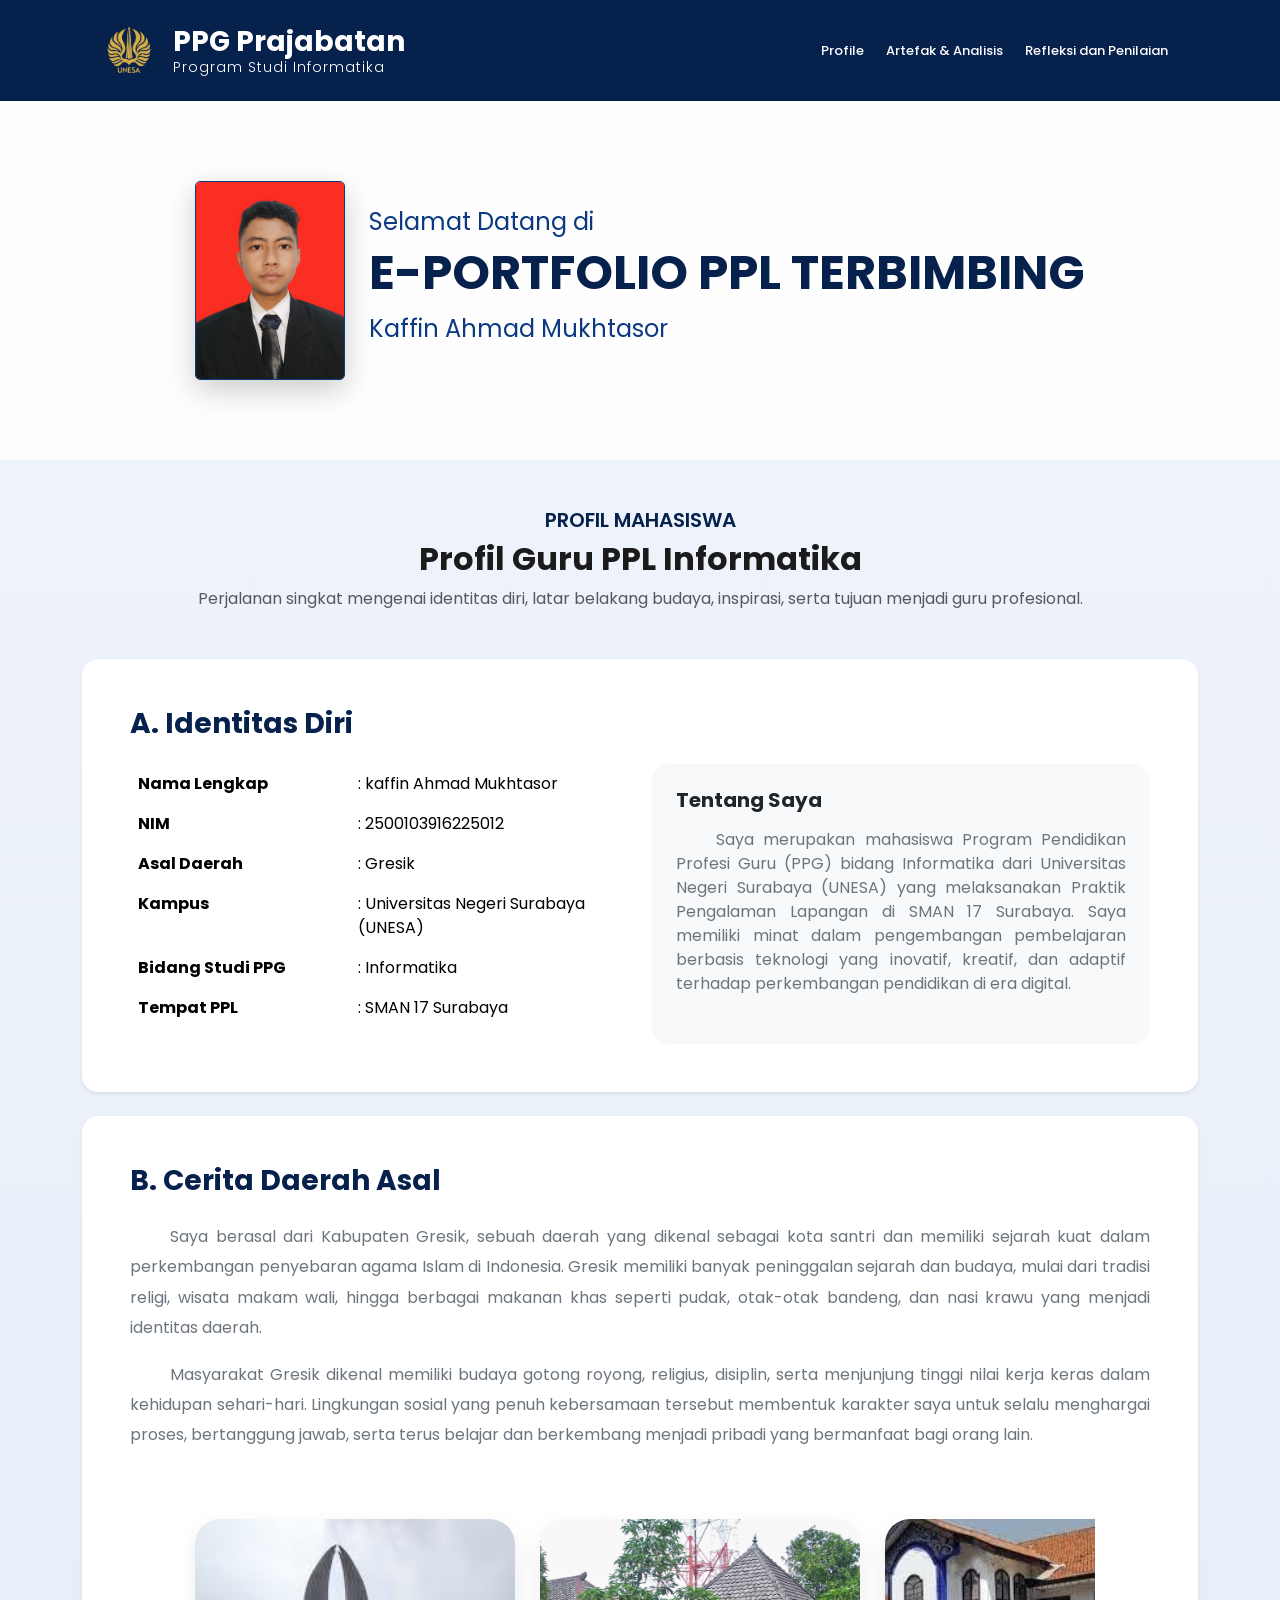
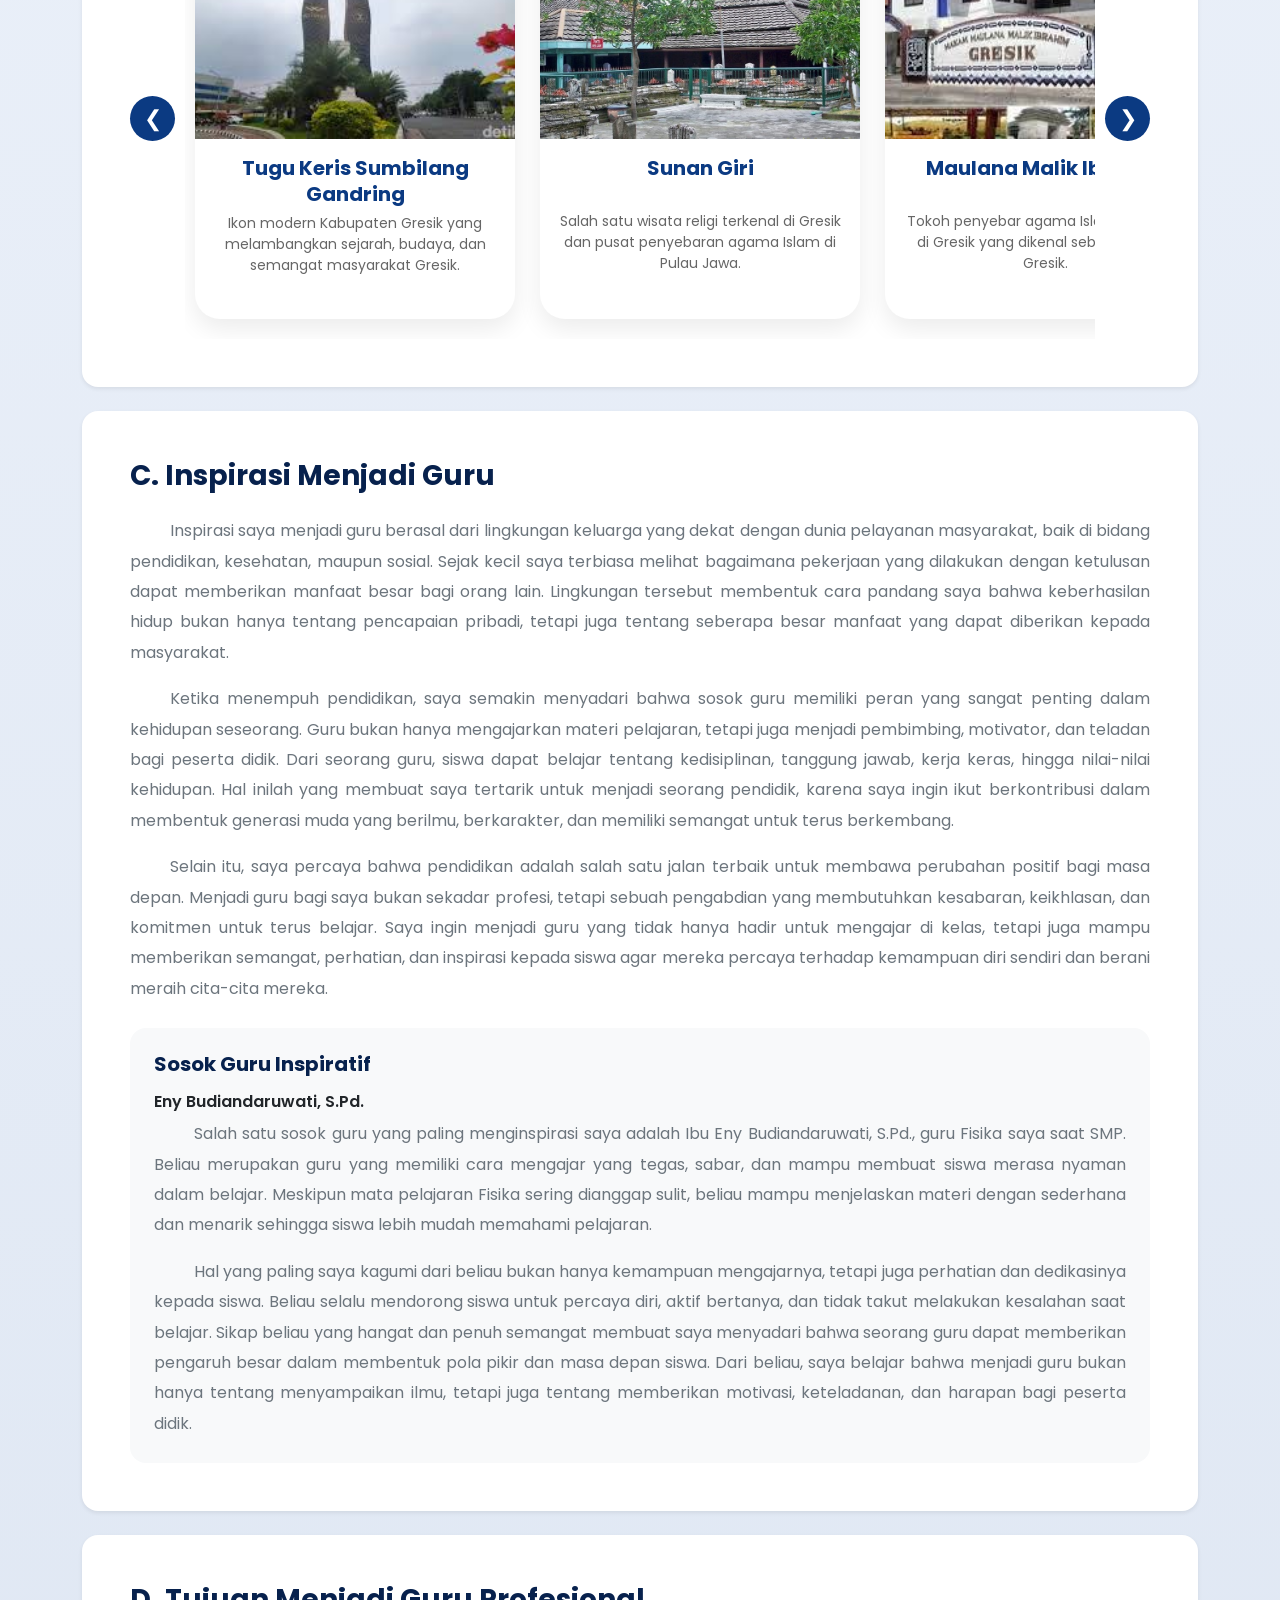
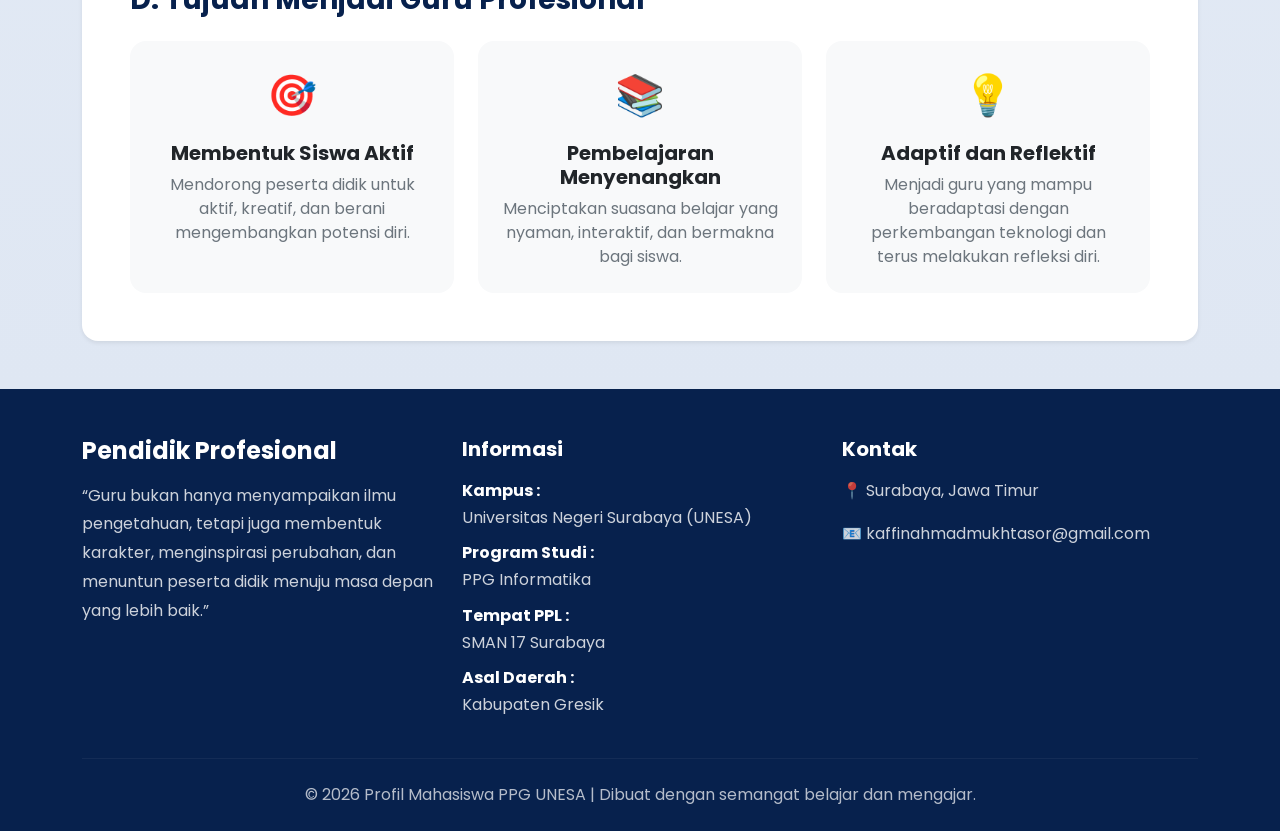
==== index.html @ 7c8998b0 "Update index.html" ====
<!DOCTYPE html>
<html lang="id">

<head>
  <meta charset="UTF-8" />
  <meta name="viewport" content="width=device-width, initial-scale=1.0"/>
    <!-- FAVICON -->
    <link rel="icon" type="image/png" href="foto/Logo Unesa-01.png">
    <title>Profile | E-Portfolio PPL Terbimbing</title>

    <!-- Open Graph -->
    <meta property="og:title" content="E-Portfolio PPL Terbimbing">
    <meta property="og:description" content="Portofolio kegiatan PPL Terbimbing yang berisi profil, perangkat pembelajaran, artefak pembelajaran, refleksi, dokumentasi kegiatan, serta hasil pengembangan kompetensi profesional sebagai calon guru.">
    <meta property="og:image" content="https://kaffin190176.github.io/portofolio/foto/Logo Unesa-01.png">
    <meta property="og:url" content="https://kaffin190176.github.io/portofolio/">
    <meta property="og:type" content="website">

    <!-- Twitter Card -->
    <meta name="twitter:card" content="summary_large_image">
  <!-- BOOTSTRAP -->
  <link href="https://cdn.jsdelivr.net/npm/bootstrap@5.3.3/dist/css/bootstrap.min.css" rel="stylesheet">

  <!-- FONT -->
  <link rel="preconnect" href="https://fonts.googleapis.com">
  <link href="https://fonts.googleapis.com/css2?family=Poppins:wght@300;400;500;600;700&display=swap" rel="stylesheet">
    <link rel="stylesheet" href="style.css">

</head>
<body>

  <!-- NAVBAR -->
  <nav id="navbar"></nav>
    <script>
    fetch('navbar.html')
    .then(res => res.text())
    .then(data => {
        document.getElementById('navbar').innerHTML = data;
    });
    </script>

  <!-- HERO -->

  <section class="hero">

    <div class="container">

        <div class="row justify-content-center align-items-center">

            <!-- FOTO -->
            <div class="col-auto">

                <div class="hero-image">
                    <img src="foto/profile.jpeg" alt="Foto Profil">
                </div>

            </div>

            <!-- KONTEN -->
            <div class="col-auto">

                <div class="hero-content">

                    <h3>Selamat Datang di</h3>

                    <h1>E-PORTFOLIO PPL TERBIMBING</h1>

                    <h3>Kaffin Ahmad Mukhtasor</h3>

                </div>

            </div>

        </div>

    </div>

</section>



  <!-- PROFIL MAHASISWA / PROFIL GURU -->

<section class="py-5 bg-section" id="profil">

    <div class="container">

        <!-- JUDUL -->
        <div class="text-center mb-5">

            <h5 class="text-title-color fw-semibold">
                PROFIL MAHASISWA
            </h5>

            <h2 class="fw-bold">
                Profil Guru PPL Informatika
            </h2>

            <p class="text-muted">
                Perjalanan singkat mengenai identitas diri,
                latar belakang budaya, inspirasi, serta tujuan
                menjadi guru profesional.
            </p>

        </div>

        <!-- IDENTITAS -->
        <div class="card border-0 shadow-sm rounded-4 mb-4">

            <div class="card-body p-4 p-lg-5">

                <h3 class="fw-bold text-title-color mb-4">
                    A. Identitas Diri
                </h3>

                <div class="row">

                    <div class="col-lg-6">

                        <table class="table table-borderless">
                            <tr>
                                <td width="220"><strong>Nama Lengkap</strong></td>
                                <td>: kaffin Ahmad Mukhtasor</td>
                            </tr>
                            <tr>
                                <td ><strong>NIM</strong></td>
                                <td>: 2500103916225012</td>
                            </tr>
                            <tr>
                                <td ><strong>Asal Daerah</strong></td>
                                <td>: Gresik</td>
                            </tr>

                            <tr>
                                <td><strong>Kampus</strong></td>
                                <td>: Universitas Negeri Surabaya (UNESA)</td>
                            </tr>

                            <tr>
                                <td><strong>Bidang Studi PPG</strong></td>
                                <td>: Informatika</td>
                            </tr>

                            <tr>
                                <td><strong>Tempat PPL</strong></td>
                                <td>: SMAN 17 Surabaya</td>
                            </tr>

                        </table>

                    </div>

                    <div class="col-lg-6">

                        <div class="bg-light rounded-4 p-4 h-100">

                            <h5 class="fw-bold mb-3">
                                Tentang Saya
                            </h5>

                            <p class="text-secondary mb-0" style="text-align:justify; text-indent: 40px; ">
                                Saya merupakan mahasiswa Program Pendidikan
                                Profesi Guru (PPG) bidang Informatika dari
                                Universitas Negeri Surabaya (UNESA) yang
                                melaksanakan Praktik Pengalaman Lapangan
                                di SMAN 17 Surabaya. Saya memiliki minat
                                dalam pengembangan pembelajaran berbasis
                                teknologi yang inovatif, kreatif, dan
                                adaptif terhadap perkembangan pendidikan
                                di era digital.
                            </p>

                        </div>

                    </div>

                </div>

            </div>

        </div>

        <!-- CERITA DAERAH ASAL -->
        <div class="card border-0 shadow-sm rounded-4 mb-4">

            <div class="card-body p-4 p-lg-5">

                <h3 class="fw-bold text-title-color mb-4">
                    B. Cerita Daerah Asal
                </h3>

                <p class="text-secondary" style="text-align:justify; line-height:1.9; text-indent: 40px; ">
                    Saya berasal dari Kabupaten Gresik, sebuah daerah yang
                    dikenal sebagai kota santri dan memiliki sejarah kuat
                    dalam perkembangan penyebaran agama Islam di Indonesia.
                    Gresik memiliki banyak peninggalan sejarah dan budaya,
                    mulai dari tradisi religi, wisata makam wali, hingga
                    berbagai makanan khas seperti pudak, otak-otak bandeng,
                    dan nasi krawu yang menjadi identitas daerah.
                </p>

                <p class="text-secondary" style="text-align:justify; line-height:1.9; text-indent: 40px; ">
                    Masyarakat Gresik dikenal memiliki budaya gotong royong,
                    religius, disiplin, serta menjunjung tinggi nilai kerja
                    keras dalam kehidupan sehari-hari. Lingkungan sosial yang
                    penuh kebersamaan tersebut membentuk karakter saya untuk
                    selalu menghargai proses, bertanggung jawab, serta terus
                    belajar dan berkembang menjadi pribadi yang bermanfaat
                    bagi orang lain.
                </p>
<!-- CULTURE SLIDER -->

                

    <div class="culture-wrapper mt-5">

    <button class="slider-btn prev-btn">
        &#10094;
    </button>

    <!-- SLIDER -->
    <div class="culture-slider" id="cultureSlider">

        <!-- CARD 1 -->
        <div class="culture-card ">
            <img src="foto/wugukeris.png"
                alt="Tugu Keris Sumbilang Gandring"
                class="culture-img">

            <div class="culture-content">
                <h5>Tugu Keris Sumbilang Gandring</h5>
                <p>Ikon modern Kabupaten Gresik yang melambangkan sejarah, budaya, dan semangat masyarakat Gresik.</p>
            </div>
        </div>

        <!-- CARD 2 -->
        <div class="culture-card">
            <img src="foto/sunangiri.png"
                alt="Sunan Giri"
                class="culture-img">

            <div class="culture-content">
                <h5>Sunan Giri </h5><br>
                <p>Salah satu wisata religi terkenal di Gresik dan pusat penyebaran agama Islam di Pulau Jawa.</p>
            </div>
        </div>

        <!-- CARD 3 -->
        <div class="culture-card">
            <img src="foto/sunangresik.png"
                alt="Maulana Malik Ibrahim"
                class="culture-img">

            <div class="culture-content">
                <h5>Maulana Malik Ibrahim</h5><br>
                <p>Tokoh penyebar agama Islam pertama di Gresik yang dikenal sebagai Sunan Gresik.</p>
            </div>
        </div>

        <!-- CARD 4 -->
        <div class="culture-card">
            <img src="foto/krawu1.png"
                alt="Nasi Krawu"
                class="culture-img">

            <div class="culture-content">
                <h5>Nasi Krawu</h5><br>
                <p>Kuliner khas Kabupaten Gresik dengan cita rasa gurih dan pedas yang sangat terkenal.</p>
            </div>
        </div>

        <!-- CARD 5 -->
        <div class="culture-card">
            <img src="foto/pudak.png"
                alt="Pudak Gresik"
                class="culture-img">

            <div class="culture-content">
                <h5>Pudak Gresik</h5><br>
                <p>Makanan tradisional khas Gresik yang terbuat dari tepung beras dan dibungkus pelepah pinang.</p>
            </div>
        </div>

        <!-- CARD 6 -->
        <div class="culture-card">
            <img src="foto/damarkurung.png"
                alt="Damar Kurung"
                class="culture-img">

            <div class="culture-content">
                <h5>Damar Kurung</h5><br>
                <p>Kesenian lampion tradisional khas Gresik dengan gambar cerita bernilai budaya dan sejarah.</p>
            </div>
        </div>

    </div>
    <!-- END SLIDER -->

    <button class="slider-btn next-btn">
        &#10095;
    </button>

</div>
</div>
</div>
        <!-- INSPIRASI MENJADI GURU -->
        <div class="card border-0 shadow-sm rounded-4 mb-4">

            <div class="card-body p-4 p-lg-5">

    <h3 class="fw-bold text-title-color mb-4">
        C. Inspirasi Menjadi Guru
    </h3>

    <p class="text-secondary" style="text-align:justify; line-height:1.9; text-indent: 40px; ">
        Inspirasi saya menjadi guru berasal dari lingkungan keluarga yang
        dekat dengan dunia pelayanan masyarakat, baik di bidang pendidikan,
        kesehatan, maupun sosial. Sejak kecil saya terbiasa melihat bagaimana
        pekerjaan yang dilakukan dengan ketulusan dapat memberikan manfaat
        besar bagi orang lain. Lingkungan tersebut membentuk cara pandang saya
        bahwa keberhasilan hidup bukan hanya tentang pencapaian pribadi,
        tetapi juga tentang seberapa besar manfaat yang dapat diberikan kepada masyarakat.
    </p>

    <p class="text-secondary" style="text-align:justify; line-height:1.9; text-indent: 40px; ">
        Ketika menempuh pendidikan, saya semakin menyadari bahwa sosok guru
        memiliki peran yang sangat penting dalam kehidupan seseorang. Guru
        bukan hanya mengajarkan materi pelajaran, tetapi juga menjadi pembimbing,
        motivator, dan teladan bagi peserta didik. Dari seorang guru, siswa dapat
        belajar tentang kedisiplinan, tanggung jawab, kerja keras, hingga nilai-nilai kehidupan.
        Hal inilah yang membuat saya tertarik untuk menjadi seorang pendidik,
        karena saya ingin ikut berkontribusi dalam membentuk generasi muda yang
        berilmu, berkarakter, dan memiliki semangat untuk terus berkembang.
    </p>

    <p class="text-secondary" style="text-align:justify; line-height:1.9; text-indent: 40px; ">
        Selain itu, saya percaya bahwa pendidikan adalah salah satu jalan terbaik
        untuk membawa perubahan positif bagi masa depan. Menjadi guru bagi saya
        bukan sekadar profesi, tetapi sebuah pengabdian yang membutuhkan kesabaran,
        keikhlasan, dan komitmen untuk terus belajar. Saya ingin menjadi guru yang
        tidak hanya hadir untuk mengajar di kelas, tetapi juga mampu memberikan
        semangat, perhatian, dan inspirasi kepada siswa agar mereka percaya terhadap
        kemampuan diri sendiri dan berani meraih cita-cita mereka.
    </p>

    <!-- SOSOK INSPIRATIF -->

    <div class="bg-light rounded-4 p-4 mt-4">

        <h5 class="fw-bold text-title-color mb-3">
            Sosok Guru Inspiratif
        </h5>

        <h6 class="fw-semibold">
            Eny Budiandaruwati, S.Pd.
        </h6>

        <p class="text-secondary mb-0" style="line-height:1.9; text-align:justify; text-indent: 40px; ">
            Salah satu sosok guru yang paling menginspirasi saya adalah
            Ibu Eny Budiandaruwati, S.Pd., guru Fisika saya saat SMP.
            Beliau merupakan guru yang memiliki cara mengajar yang tegas,
            sabar, dan mampu membuat siswa merasa nyaman dalam belajar.
            Meskipun mata pelajaran Fisika sering dianggap sulit, beliau
            mampu menjelaskan materi dengan sederhana dan menarik sehingga
            siswa lebih mudah memahami pelajaran.
        </p>

        <p class="text-secondary mt-3 mb-0" style="line-height:1.9; text-align:justify; text-indent: 40px; ">
            Hal yang paling saya kagumi dari beliau bukan hanya kemampuan
            mengajarnya, tetapi juga perhatian dan dedikasinya kepada siswa.
            Beliau selalu mendorong siswa untuk percaya diri, aktif bertanya,
            dan tidak takut melakukan kesalahan saat belajar. Sikap beliau yang
            hangat dan penuh semangat membuat saya menyadari bahwa seorang guru
            dapat memberikan pengaruh besar dalam membentuk pola pikir dan masa depan siswa.
            Dari beliau, saya belajar bahwa menjadi guru bukan hanya tentang menyampaikan ilmu,
            tetapi juga tentang memberikan motivasi, keteladanan, dan harapan bagi peserta didik.
        </p>

    </div>

</div>

        </div>

        <!-- TUJUAN MENJADI GURU -->
        <div class="card border-0 shadow-sm rounded-4">

            <div class="card-body p-4 p-lg-5">

                <h3 class="fw-bold text-title-color mb-4">
                    D. Tujuan Menjadi Guru Profesional
                </h3>

                <div class="row g-4">

                    <div class="col-md-4">

                        <div class="bg-light rounded-4 p-4 h-100 text-center">

                            <div class="mb-3 fs-1">
                                🎯
                            </div>

                            <h5 class="fw-bold">
                                Membentuk Siswa Aktif
                            </h5>

                            <p class="text-secondary mb-0">
                                Mendorong peserta didik untuk aktif,
                                kreatif, dan berani mengembangkan potensi diri.
                            </p>

                        </div>

                    </div>

                    <div class="col-md-4">

                        <div class="bg-light rounded-4 p-4 h-100 text-center">

                            <div class="mb-3 fs-1">
                                📚
                            </div>

                            <h5 class="fw-bold">
                                Pembelajaran Menyenangkan
                            </h5>

                            <p class="text-secondary mb-0">
                                Menciptakan suasana belajar yang nyaman,
                                interaktif, dan bermakna bagi siswa.
                            </p>

                        </div>

                    </div>

                    <div class="col-md-4">

                        <div class="bg-light rounded-4 p-4 h-100 text-center">

                            <div class="mb-3 fs-1">
                                💡
                            </div>

                            <h5 class="fw-bold">
                                Adaptif dan Reflektif
                            </h5>

                            <p class="text-secondary mb-0">
                                Menjadi guru yang mampu beradaptasi dengan
                                perkembangan teknologi dan terus melakukan refleksi diri.
                            </p>

                        </div>

                    </div>

                </div>

            </div>

        </div>

    </div>

</section>

  <!-- BOOTSTRAP JS -->

  <script src="https://cdn.jsdelivr.net/npm/bootstrap@5.3.3/dist/js/bootstrap.bundle.min.js"></script>

</body>


    <footer id="footer"></footer>
<script>
fetch('footer.html')
.then(res => res.text())
.then(data => {
    document.getElementById('footer').innerHTML = data;
});
</script>

</html>
<script>

const slider = document.getElementById('cultureSlider');

const scrollAmount = 345;

// BUTTON NEXT
document.querySelector('.next-btn')
.addEventListener('click', () => {

    slider.scrollBy({
        left: scrollAmount,
        behavior: 'smooth'
    });

});

// BUTTON PREV
document.querySelector('.prev-btn')
.addEventListener('click', () => {

    slider.scrollBy({
        left: -scrollAmount,
        behavior: 'smooth'
    });

});

// AUTO SLIDE INFINITE
function autoSlide(){

    // jika sudah mentok kanan
    if(
        slider.scrollLeft + slider.clientWidth
        >= slider.scrollWidth - 5
    ){

        // kembali ke awal
        slider.scrollTo({
            left: 0,
            behavior: 'smooth'
        });

    }else{

        // lanjut geser
        slider.scrollBy({
            left: scrollAmount,
            behavior: 'smooth'
        });

    }

}

// jalan setiap 5 detik
setInterval(autoSlide, 5000);

</script>
---- style.css ----
*{
      font-family:'Poppins', sans-serif;
    }

    body{
      background:#f4f7fc;
      color:#1b1b1b;
      height:100%;
    margin:0;
    }
    body{
    display:flex;
    flex-direction:column;
    min-height:100vh;
}

footer{
    margin-top:auto;
}
    main{
    flex:1;
}
    /* NAVBAR */

    .navbar{
      background:#07214d;
      padding:18px 7%;
    }
    .text-title-color{
    color: #07214d !important;
}

    .navbar-brand h2{
      color:white;
      font-size:28px;
      font-weight:700;
      margin:0;
    }

    .navbar-brand span{
      color:white;
      font-size:14px;
      font-weight:300;
      letter-spacing:1px;
    }

    .nav-link{
      color:white !important;
      font-weight:500;
      transition:0.3s;
    }

    .nav-link:hover{
      color:#8db8ff !important;
    }

    /* HERO */

    .hero{
      display:flex;
      align-items:center;

      background:
      linear-gradient(rgba(255,255,255,0.9),
      rgba(255,255,255,0.9)),
      url('https://images.unsplash.com/photo-1523050854058-8df90110c9f1?q=80&w=1200&auto=format&fit=crop');

      background-size:cover;
      background-position:center;

      padding:80px 0;
    }
    .bg-section{
      background: linear-gradient(to bottom, #eef3fb, #dfe7f3);
    }
    .hero-wrapper{
    gap: 100px; /* jarak foto dan teks */
}

    .hero-image img{
      width:100%;
      max-width:150px;
      border-radius:5px;
      border:1px solid #0b3a82;
      box-shadow:0 10px 30px rgba(0,0,0,0.2);
    }

    .hero-content h3{
      color:#0b3a82;
      font-size:30px;
      font-weight:400;
      margin-bottom:10px;
    }
  

    .hero-content h1{
      font-size:3rem;
      font-weight:700;
      color:#07214d;
      line-height:1.1;
      margin-bottom:15px;
    }

    .hero-content h2{
      font-size:2.5rem;
      font-weight: 600;
      color:#0b3a82;
      margin-bottom:30px;
    }

    .hero-content h3{
    font-size: 1.5rem;
}

    .info-table td{
      padding:10px 10px 10px 0;
      font-size:18px;
      color:#444;
      vertical-align:top;
    }

    /* CARD */

    .welcome-box{
      background:white;
      padding:35px;
      border-radius:20px;
      box-shadow:0 5px 20px rgba(0,0,0,0.08);
      line-height:1.9;
      margin-top:-60px;
      position:relative;
      z-index:2;
    }

    .quote-box{
      background:white;
      padding:25px;
      border-left:6px solid #0b3a82;
      border-radius:15px;
      box-shadow:0 5px 20px rgba(0,0,0,0.08);
      margin-top:25px;
    }

    .quote-box p{
      margin:0;
      color:#0b3a82;
      font-size:18px;
      font-style:italic;
    }

    /* RESPONSIVE */

    @media(max-width:992px){

      .hero{
        text-align:center;
      }

      .hero-content{
        margin-top:40px;
      }

      .hero-content h1{
        font-size:50px;
      }

      .info-table{
        margin:auto;
      }

      .welcome-box{
        margin-top:20px;
      }

    }
    .nav-custom{
    font-size:13px;
    padding:6px 10px !important;
    font-weight:500;
}

.navbar-nav{
    gap:2px !important;
}
 .culture-wrapper{
    position: relative;
    display: flex;
    align-items: center;
}

.culture-slider{
    display: flex;
    flex-direction: row;
    gap: 25px;

    overflow-x: auto;
    overflow-y: hidden;

    scroll-behavior: smooth;
    padding: 20px 10px;
    scrollbar-width: none;
}

.culture-slider::-webkit-scrollbar{
    display: none;
}

.culture-card{
    width: 320px;
    height: 400px; /* semua card sama */

    background: white;
    border-radius: 25px;
    overflow: hidden;

    box-shadow: 0 10px 25px rgba(0,0,0,0.08);

    transition: 0.3s;

    flex: 0 0 auto;

    display: flex;
    flex-direction: column;
}

.culture-card:hover{
    transform: translateY(-5px);
}

.active-card{
    transform: scale(1.02);
}

.culture-img{
    width: 100%;
    height: 220px;
    object-fit: cover;
}

.culture-content{
    padding: 16px 18px;
    text-align: center;

    display: flex;
    flex-direction: column;
    justify-content: flex-start;

    flex: 1;
}

.culture-content h5{
    color: #0b3a82;
    font-weight: 700;
    font-size: 20px;

    margin-bottom: 6px; /* lebih dekat */
    line-height: 1.3;
}

.culture-content p{
    font-size: 14px;
    color: #666;

    margin: 0;
    line-height: 1.5;
}

/* BUTTON */

.slider-btn{
    width: 45px;
    height: 45px;

    border: none;
    border-radius: 50%;

    background: #0b3a82;
    color: white;

    font-size: 22px;
    cursor: pointer;

    z-index: 10;
    transition: 0.3s;

    flex-shrink: 0;
}

.slider-btn:hover{
    background: #07214d;
}

.prev-btn{
    margin-right: 10px;
}

.next-btn{
    margin-left: 10px;
}

/* RESPONSIVE */

@media(max-width:768px){

    .culture-card{
        width: 260px;
        height: 370px;
    }

    .culture-img{
        height: 180px;
    }

    .culture-content h5{
        font-size: 18px;
    }

    .culture-content p{
        font-size: 13px;
    }

}
    
.footer-list li{
    color: rgba(255,255,255,0.8);
    line-height: 1.7;
}

.footer-list strong{
    color: white;
}

 .artefak-header h1{
    color: #07214d;
    font-weight: 700;
    text-align: center;
}

        .artefak-header p{
            color: #4f5d75;
            max-width: 700px;
            margin: 0 auto;
            text-align: center;
        }

        .dashboard-card{
            background:#fff;
            border-radius:20px;
            box-shadow:0 5px 20px rgba(0,0,0,.08);
            overflow:hidden;
        }

        .resource-item{
            transition:.3s;
        }

        .resource-item:hover{
            transform:translateY(-3px);
            box-shadow:0 5px 15px rgba(0,0,0,.08);
        }
.analysis-card{
    background: #fff;
    border-radius: 15px;
    padding: 28px;
    height: 100%;
    box-shadow: 0 4px 15px rgba(0,0,0,0.08);
    border-top: 5px solid #0d6efd;
    transition: all .3s ease;
}

.analysis-card:hover{
    transform: translateY(-5px);
    box-shadow: 0 8px 25px rgba(0,0,0,0.12);
}

.analysis-icon{
    width: 60px;
    height: 60px;
    background: rgba(13,110,253,0.1);
    color: #0d6efd;
    border-radius: 50%;
    display: flex;
    align-items: center;
    justify-content: center;
    margin-bottom: 18px;
    font-size: 1.5rem;
}

.analysis-card h5{
    font-weight: 700;
    color: #07214d;
    margin-bottom: 15px;
}

.analysis-card p{
    color: #6c757d;
    margin-bottom: 0;
    line-height: 1.8;
}
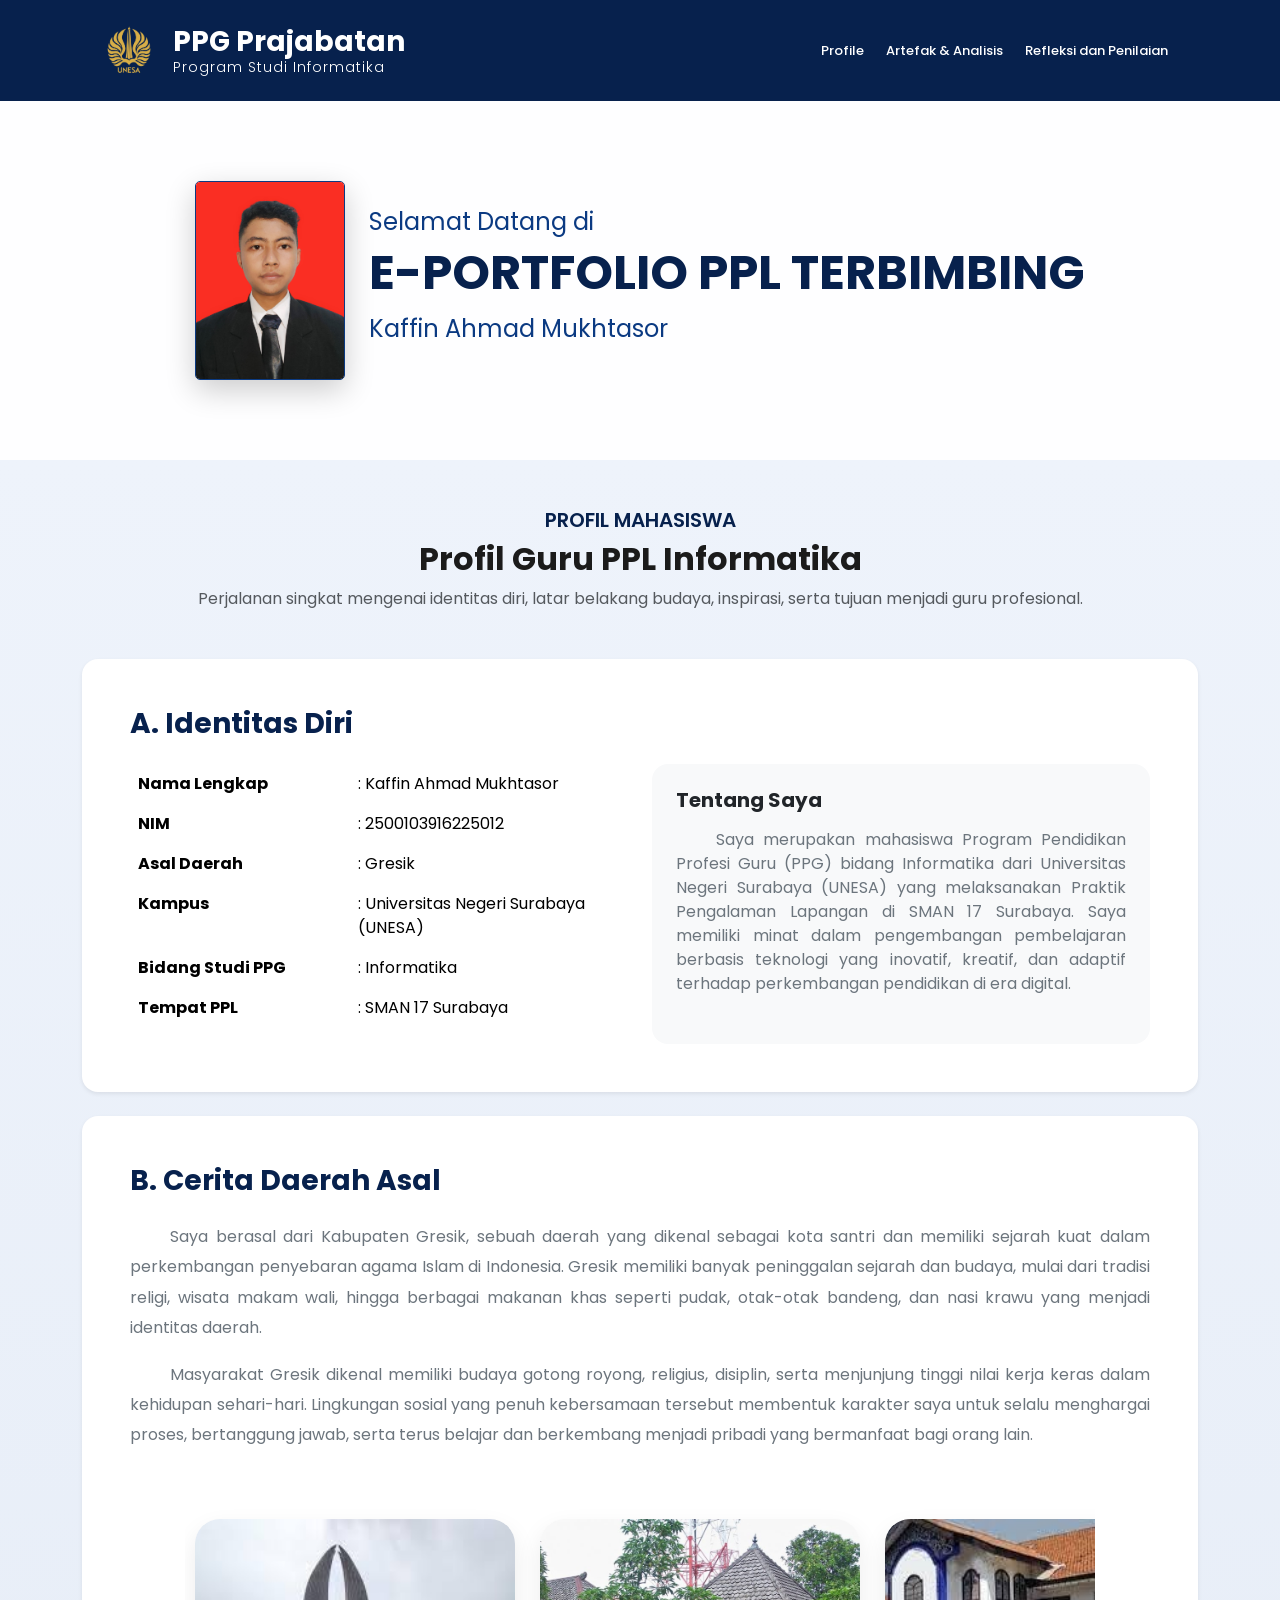
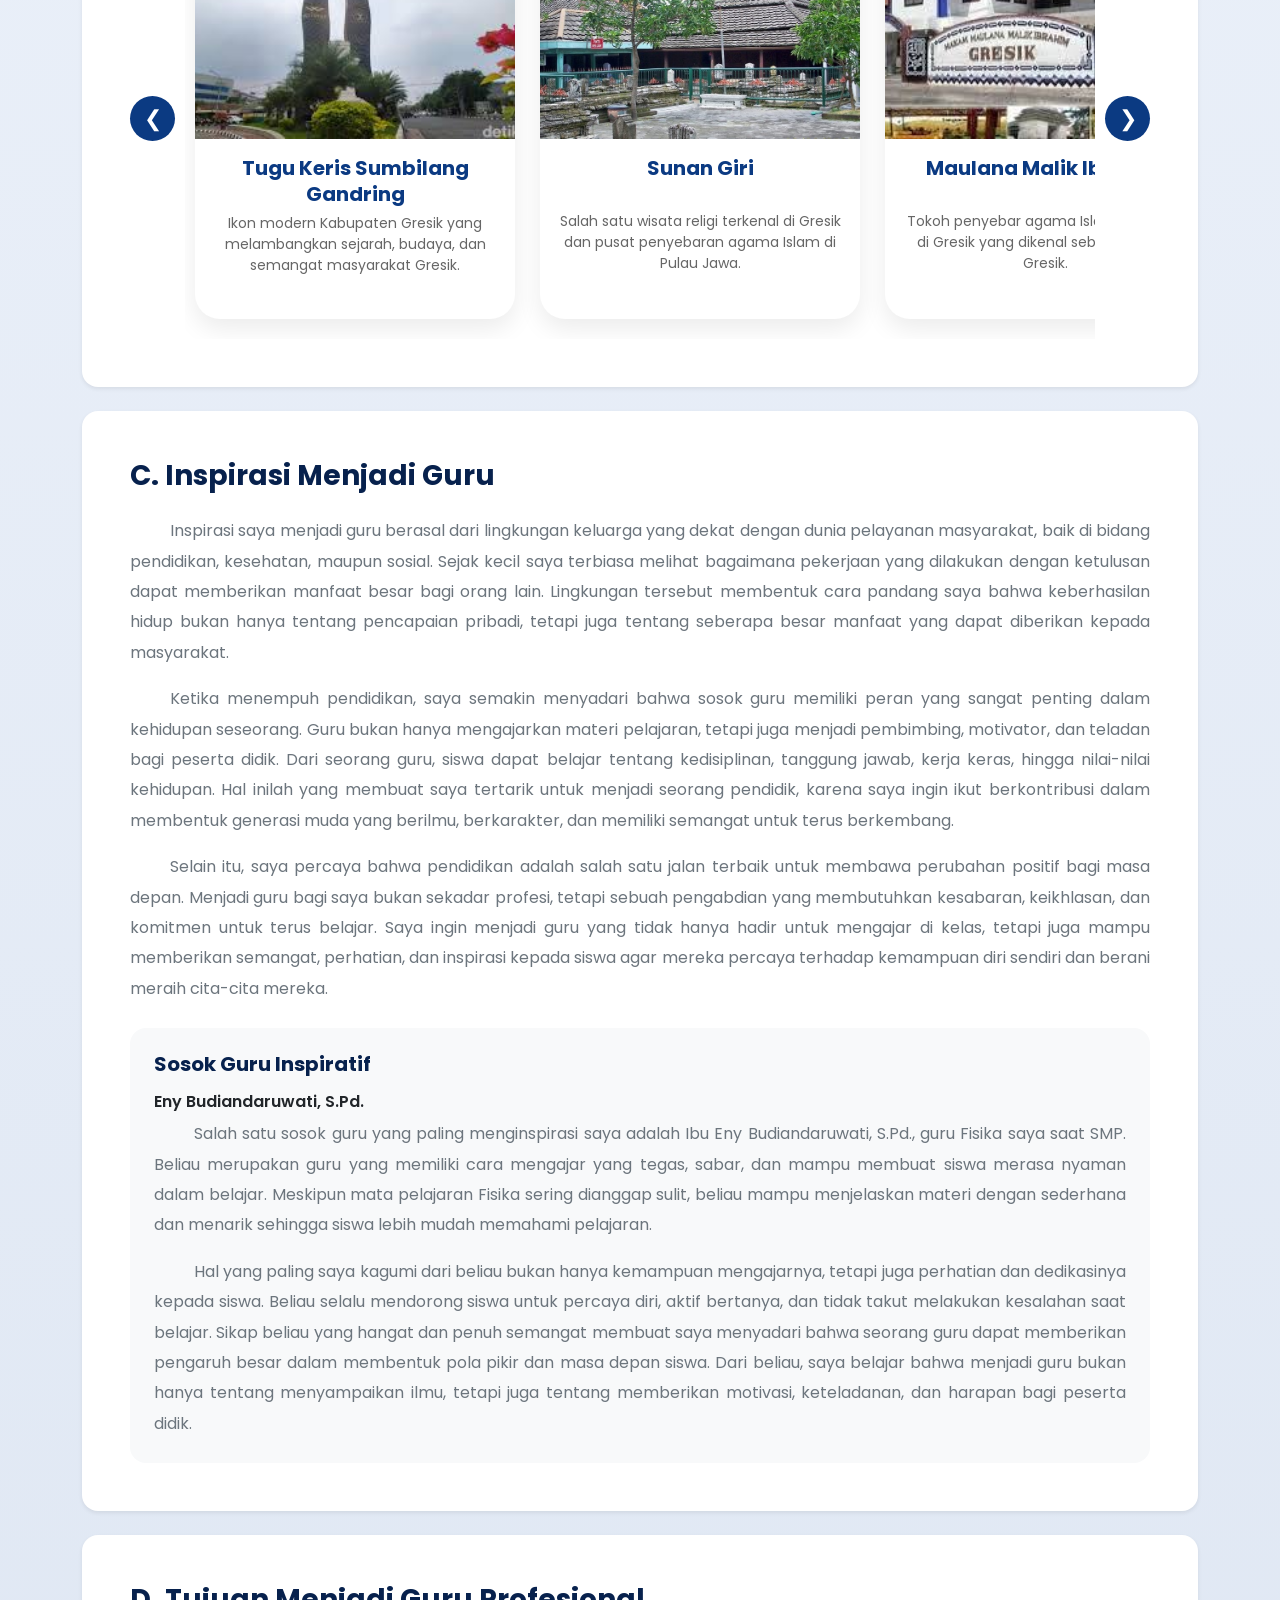
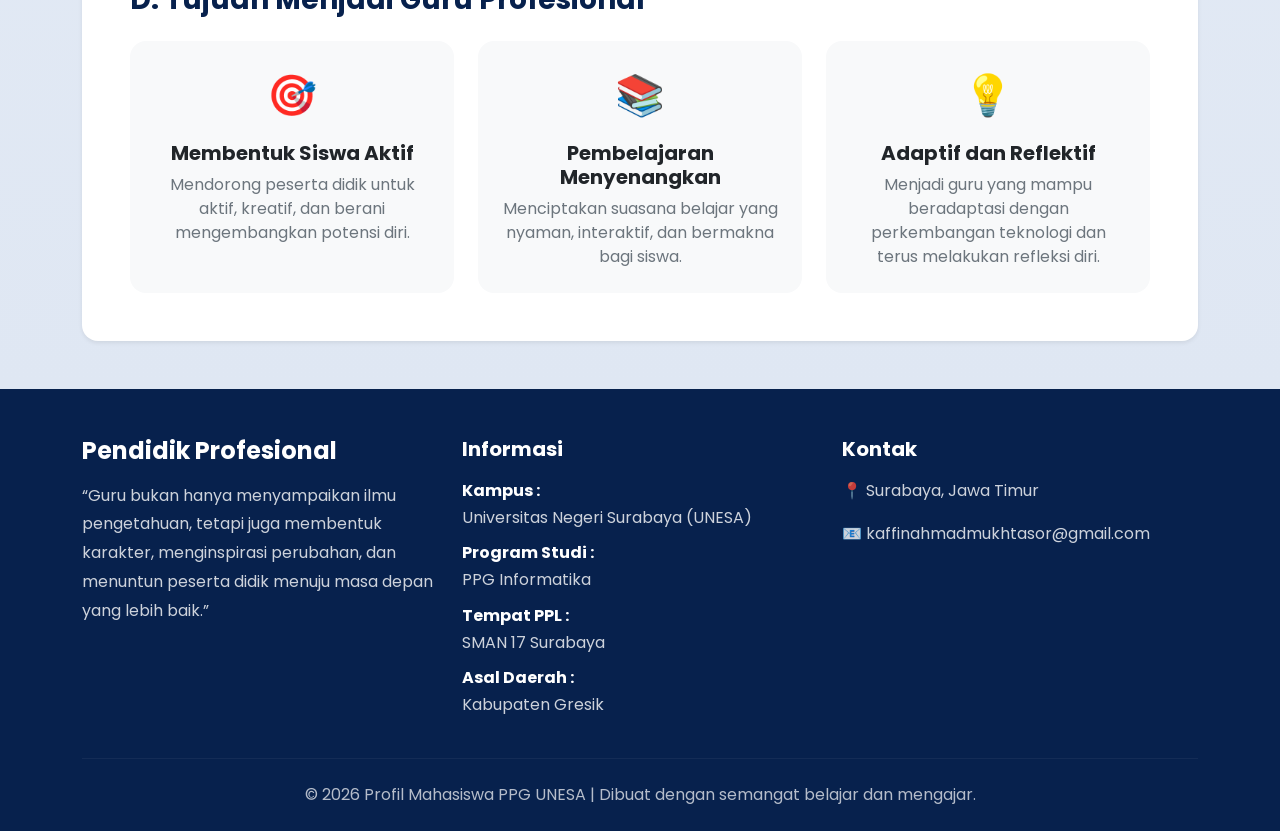
==== commit d81c7caa: "Update index.html" ====
--- a/index.html
+++ b/index.html
@@ -120,7 +120,7 @@
                         <table class="table table-borderless">
                             <tr>
                                 <td width="220"><strong>Nama Lengkap</strong></td>
-                                <td>: kaffin Ahmad Mukhtasor</td>
+                                <td>: Kaffin Ahmad Mukhtasor</td>
                             </tr>
                             <tr>
                                 <td ><strong>NIM</strong></td>
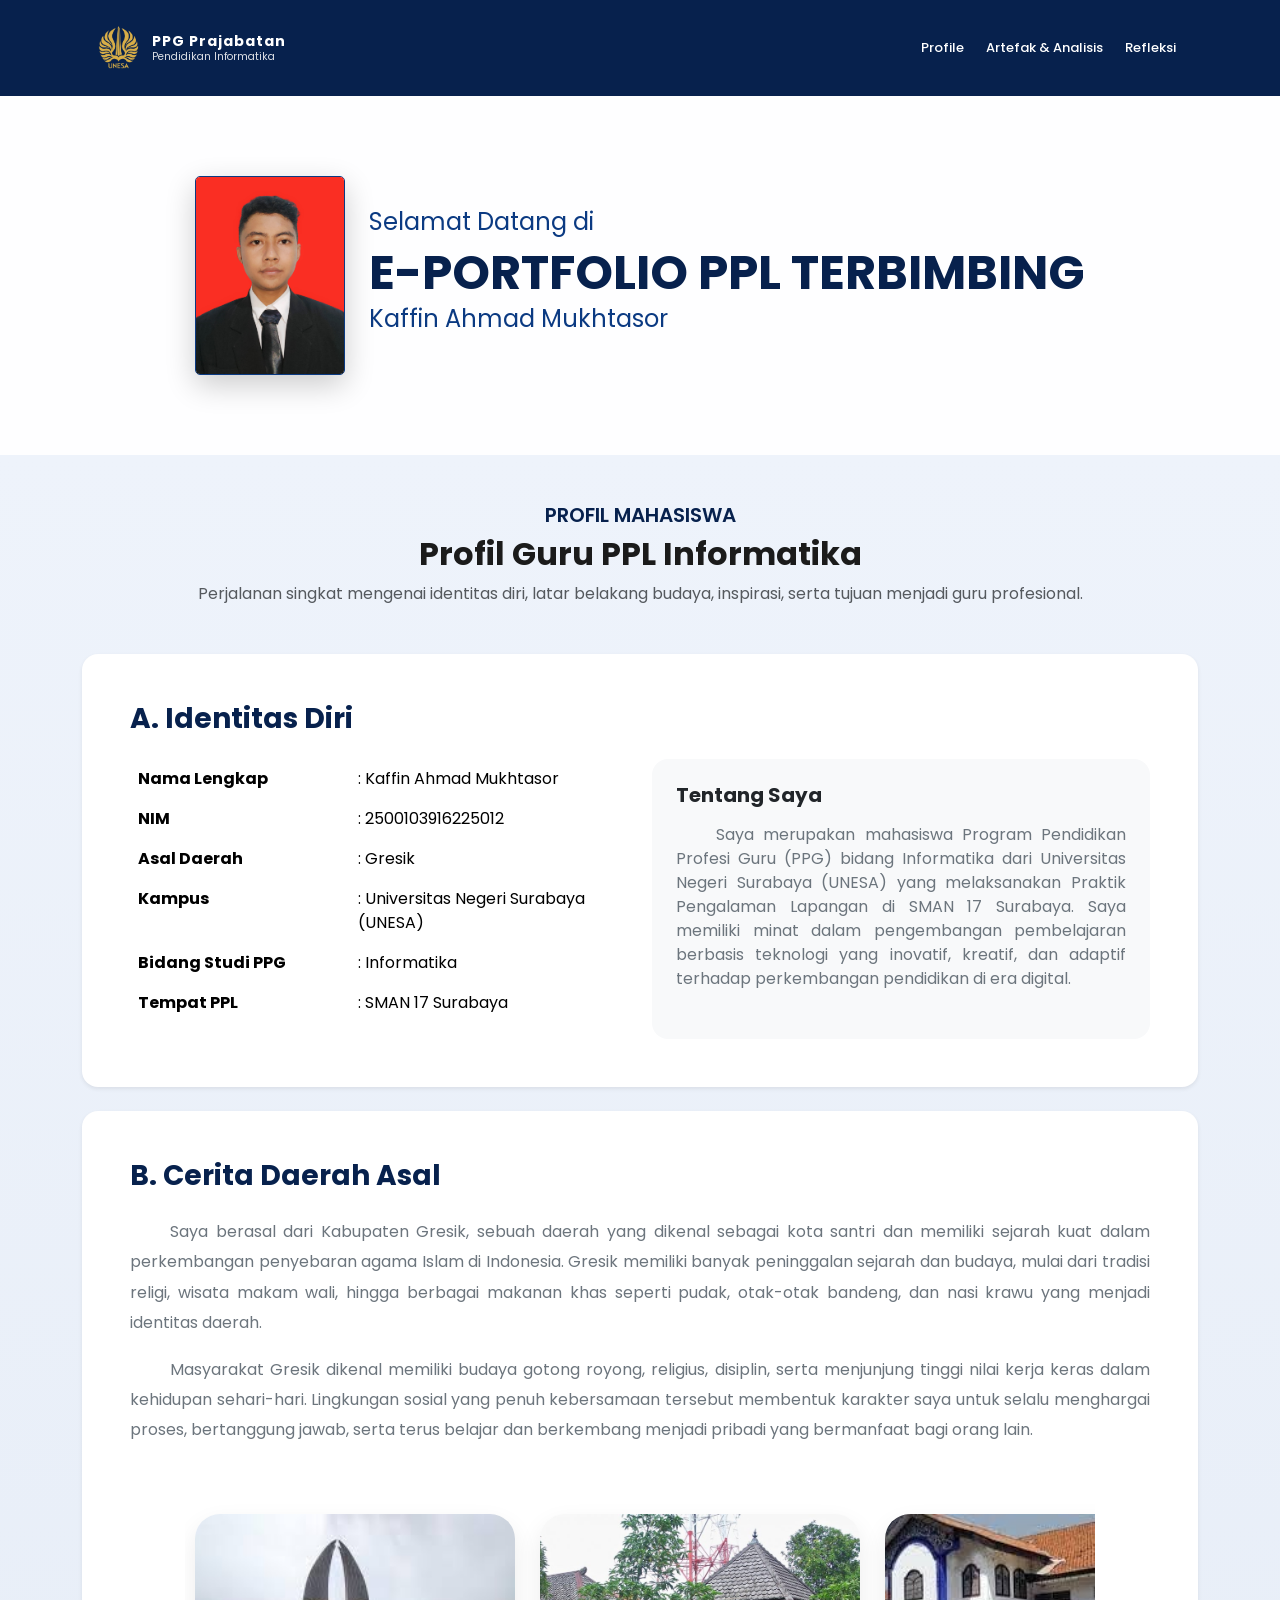
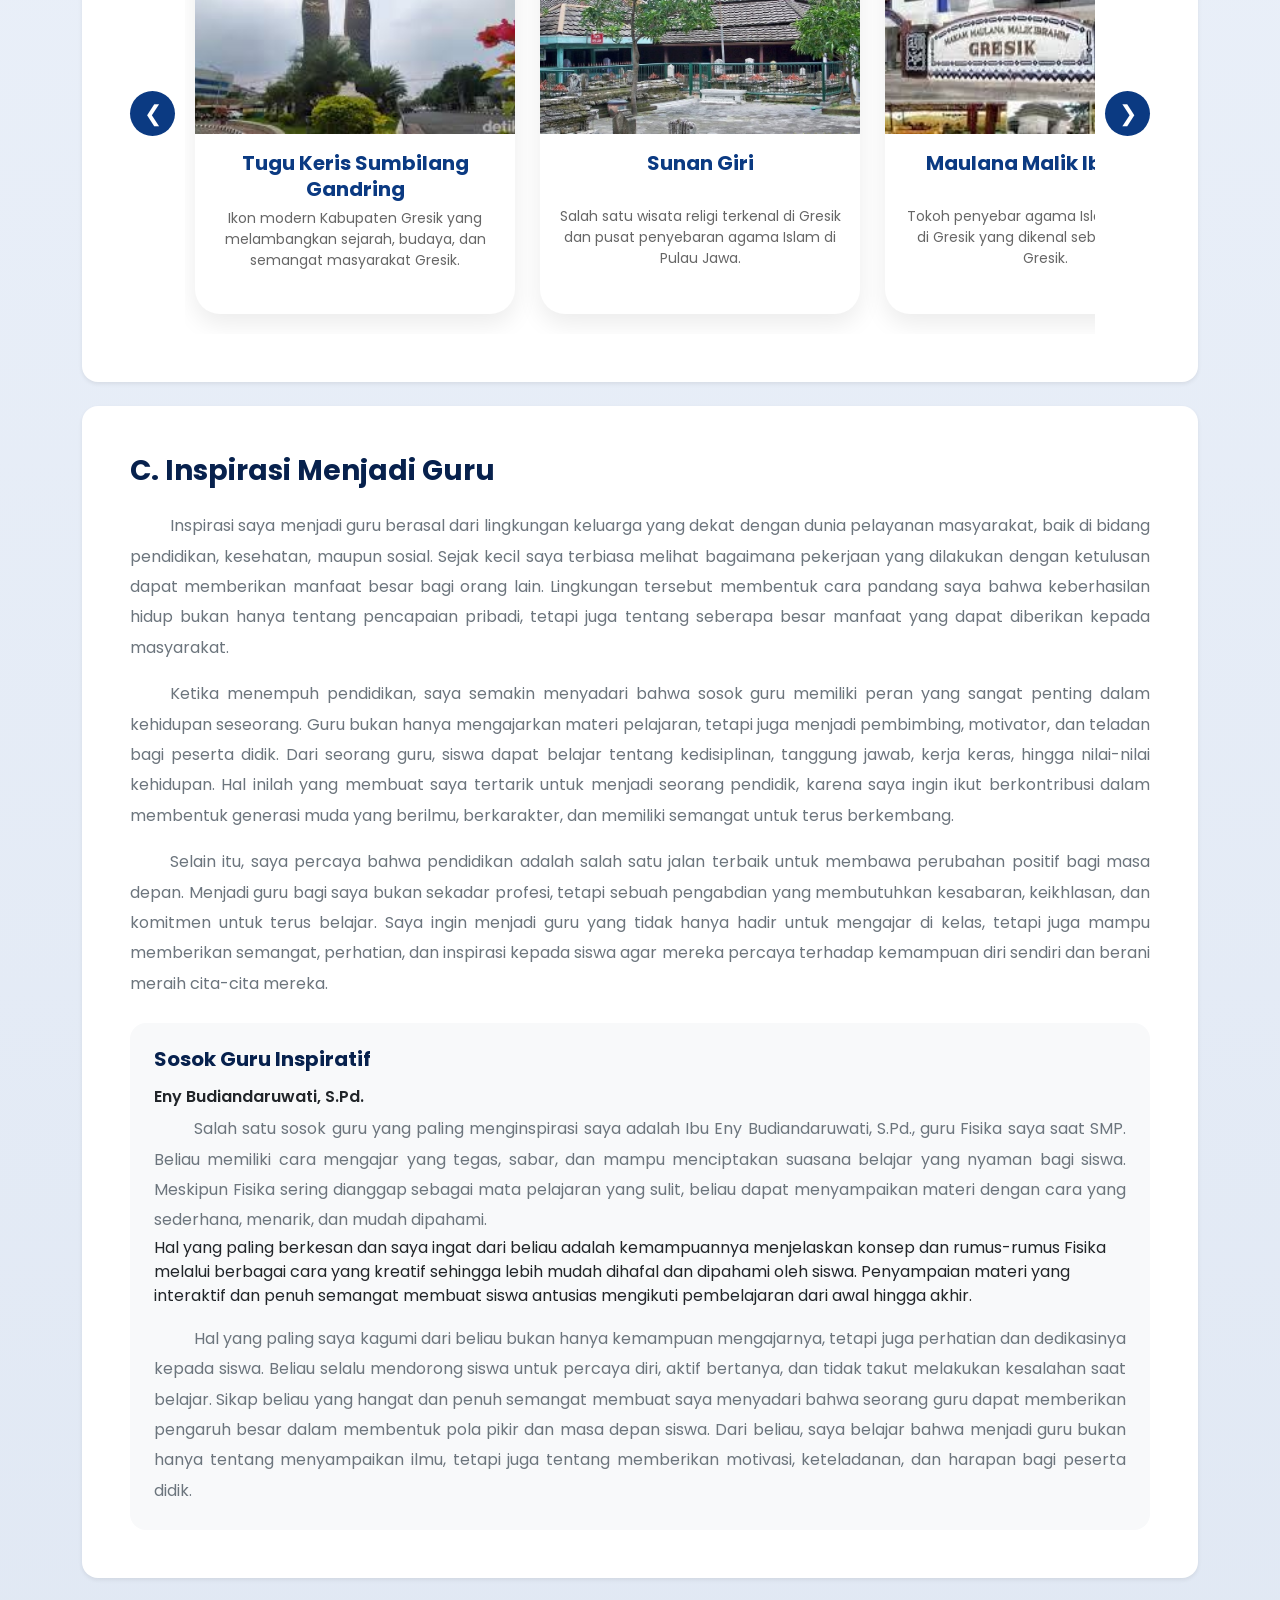
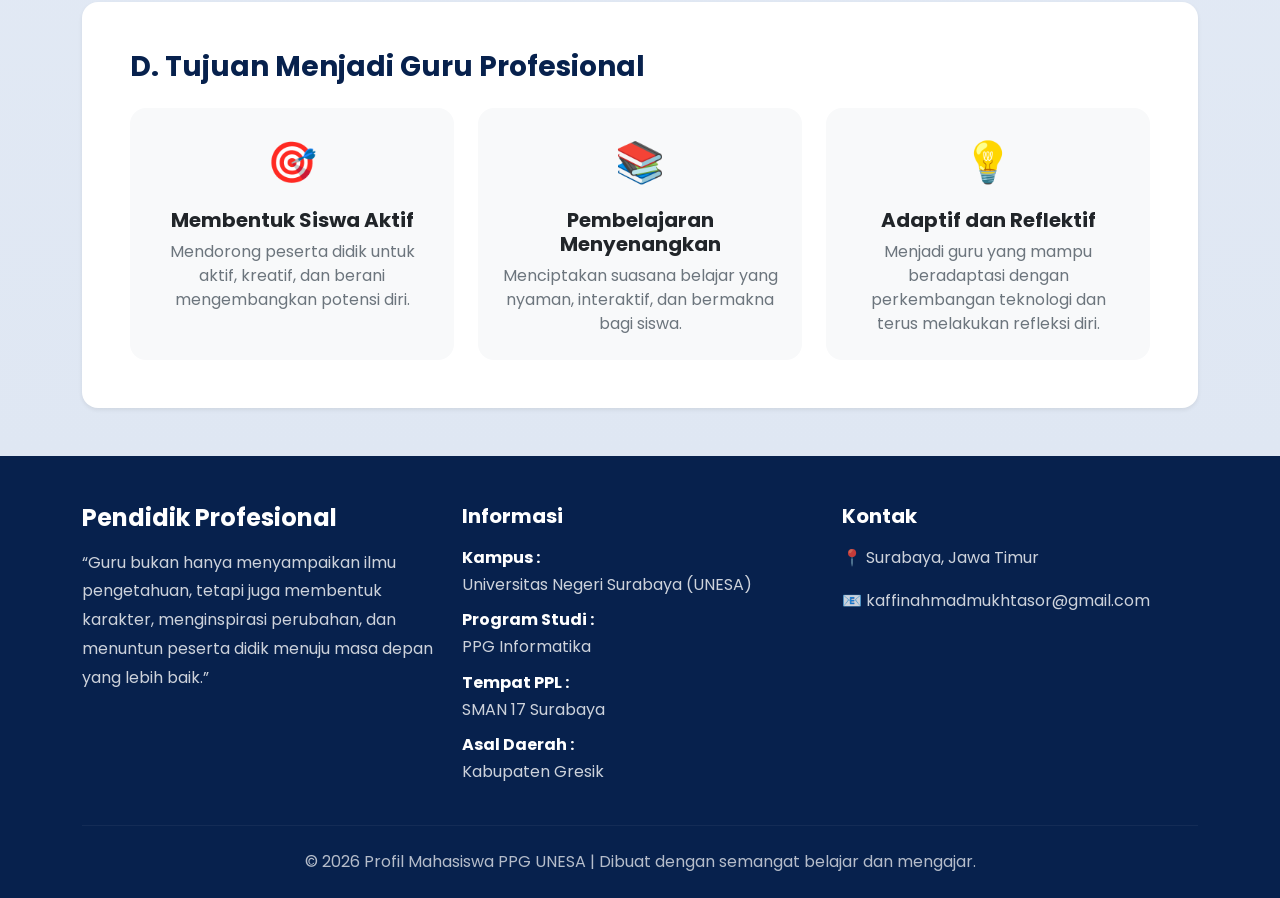
==== commit e8764874: "Update index.html" ====
--- a/index.html
+++ b/index.html
@@ -356,15 +356,11 @@
         </h6>
 
         <p class="text-secondary mb-0" style="line-height:1.9; text-align:justify; text-indent: 40px; ">
-            Salah satu sosok guru yang paling menginspirasi saya adalah
-            Ibu Eny Budiandaruwati, S.Pd., guru Fisika saya saat SMP.
-            Beliau merupakan guru yang memiliki cara mengajar yang tegas,
-            sabar, dan mampu membuat siswa merasa nyaman dalam belajar.
-            Meskipun mata pelajaran Fisika sering dianggap sulit, beliau
-            mampu menjelaskan materi dengan sederhana dan menarik sehingga
-            siswa lebih mudah memahami pelajaran.
+            Salah satu sosok guru yang paling menginspirasi saya adalah Ibu Eny Budiandaruwati, S.Pd., guru Fisika saya saat SMP. Beliau memiliki cara mengajar yang tegas, sabar, dan mampu menciptakan suasana belajar yang nyaman bagi siswa. Meskipun Fisika sering dianggap sebagai mata pelajaran yang sulit, beliau dapat menyampaikan materi dengan cara yang sederhana, menarik, dan mudah dipahami.
         </p>
-
+        <p class="text-secondary mb-0" style="line-height:1.9; text-align:justify; text-indent: 40px; "></p>
+        Hal yang paling berkesan dan saya ingat dari beliau adalah kemampuannya menjelaskan konsep dan rumus-rumus Fisika melalui berbagai cara yang kreatif sehingga lebih mudah dihafal dan dipahami oleh siswa. Penyampaian materi yang interaktif dan penuh semangat membuat siswa antusias mengikuti pembelajaran dari awal hingga akhir.
+    </p>
         <p class="text-secondary mt-3 mb-0" style="line-height:1.9; text-align:justify; text-indent: 40px; ">
             Hal yang paling saya kagumi dari beliau bukan hanya kemampuan
             mengajarnya, tetapi juga perhatian dan dedikasinya kepada siswa.
--- a/style.css
+++ b/style.css
@@ -50,11 +50,53 @@
       font-weight:500;
       transition:0.3s;
     }
+    .navbar-brand small{
+    font-size: 0.65rem;
+    opacity: 0.85;
+}
 
     .nav-link:hover{
       color:#8db8ff !important;
     }
-
+/* Mobile */
+@media (max-width: 991.98px){
+
+    .navbar-brand h5{
+        font-size: 1rem;
+    }
+
+    .navbar-brand span{
+        font-size: 0.75rem;
+    }
+
+    .navbar-brand img{
+        width: 45px;
+    }
+
+    .navbar-collapse{
+        margin-top: 15px;
+        background: #07214d;
+        border-radius: 12px;
+        padding: 10px;
+    }
+
+    .navbar-nav{
+        gap: 0 !important;
+    }
+
+    .nav-item{
+        width: 100%;
+    }
+
+    .nav-link{
+        padding: 12px 15px;
+        border-radius: 8px;
+    }
+
+    .nav-link:hover{
+        background: rgba(255,255,255,0.1);
+    }
+}
     /* HERO */
 
     .hero{
@@ -99,7 +141,7 @@
       font-weight:700;
       color:#07214d;
       line-height:1.1;
-      margin-bottom:15px;
+      margin-bottom:5px;
     }
 
     .hero-content h2{
@@ -397,4 +439,85 @@
     color: #6c757d;
     margin-bottom: 0;
     line-height: 1.8;
+}
+.analysis-card{
+    background:#fff;
+    border-radius:18px;
+    box-shadow:0 4px 20px rgba(0,0,0,.08);
+    padding:24px;
+    transition:.3s;
+    height:100%;
+}
+
+.analysis-card:hover{
+    transform:translateY(-5px);
+}
+
+.analysis-header{
+    cursor:pointer;
+}
+
+.analysis-icon{
+    width:70px;
+    height:70px;
+    margin:0 auto 15px;
+    display:flex;
+    align-items:center;
+    justify-content:center;
+    border-radius:50%;
+    background:#eef4ff;
+    color:#0d6efd;
+    font-size:1.8rem;
+}
+
+.analysis-title{
+    text-align:center;
+    font-weight:700;
+    margin-bottom:10px;
+}
+
+.analysis-arrow{
+    text-align:center;
+    font-size:1.2rem;
+    color:#6c757d;
+    transition:.3s;
+}
+
+.analysis-content{
+    margin-top:20px;
+}
+
+.analysis-section{
+    margin-bottom:18px;
+}
+
+.analysis-badge{
+    display:block;
+    width:fit-content;
+    margin:0 auto 10px;
+    padding:8px 14px;
+    border-radius:10px;
+    font-size:.8rem;
+    font-weight:600;
+}
+
+.analysis-content p{
+    text-align:justify;
+    line-height:1.8;
+    color:#555;
+    margin-bottom:0;
+}
+
+.analysis-content ul{
+    text-align:left;
+    padding-left:20px;
+    line-height:1.8;
+    color:#555;
+    margin-bottom:0;
+}
+.analysis-content ul{
+    margin:0;
+    padding-left:20px;
+    text-align:left;
+    line-height:1.8;
 }
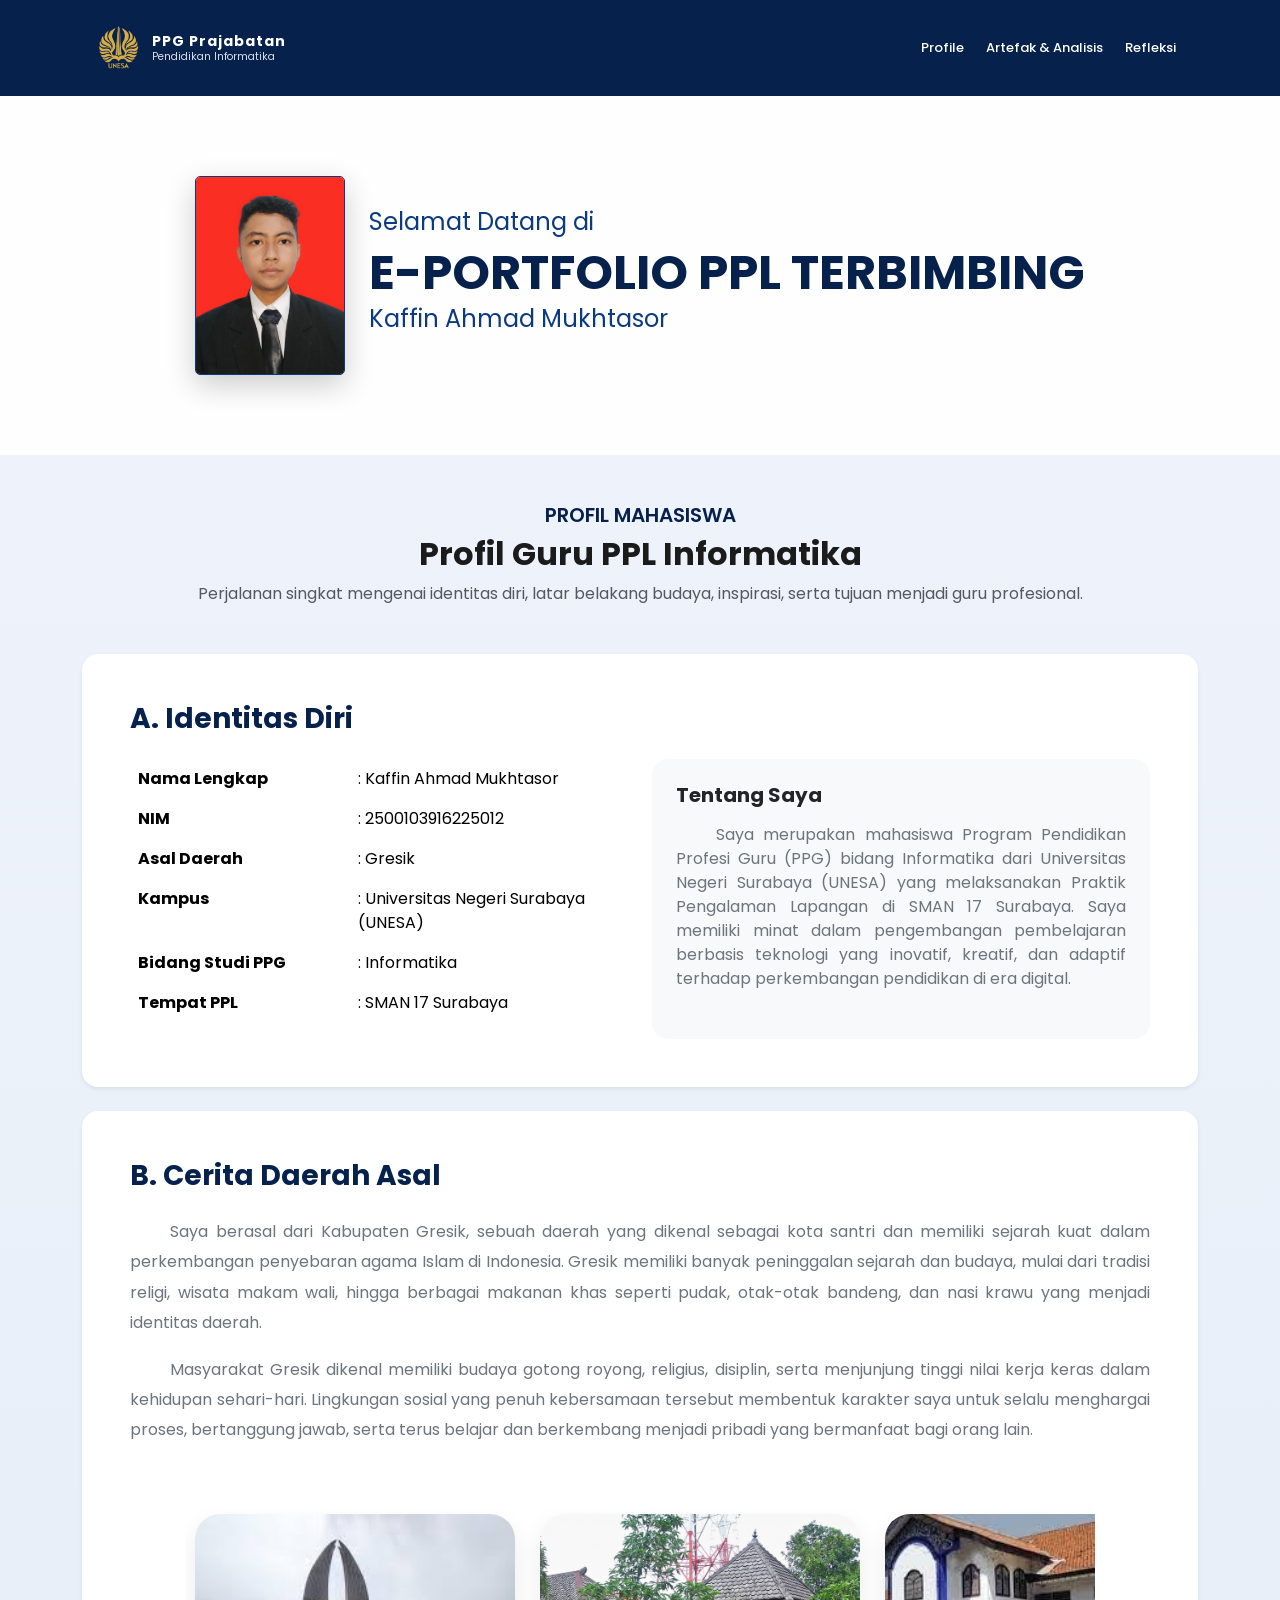
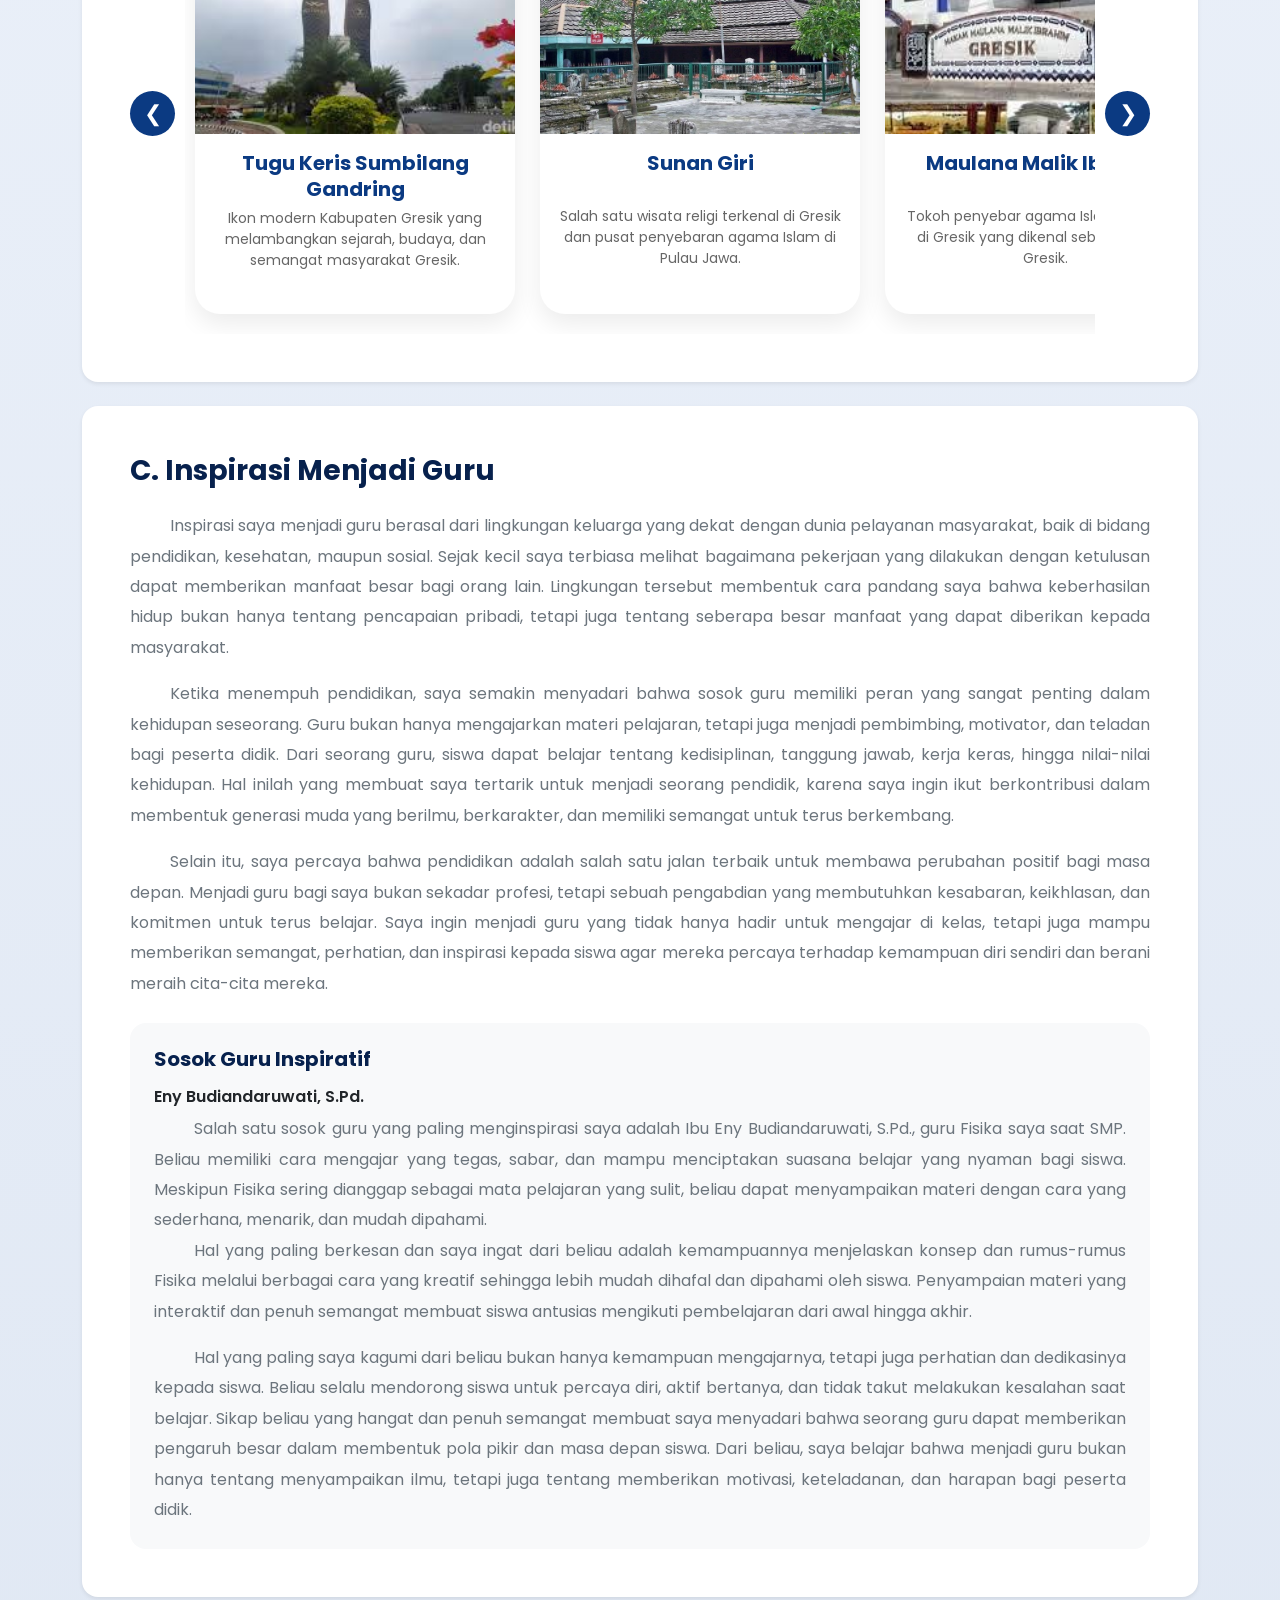
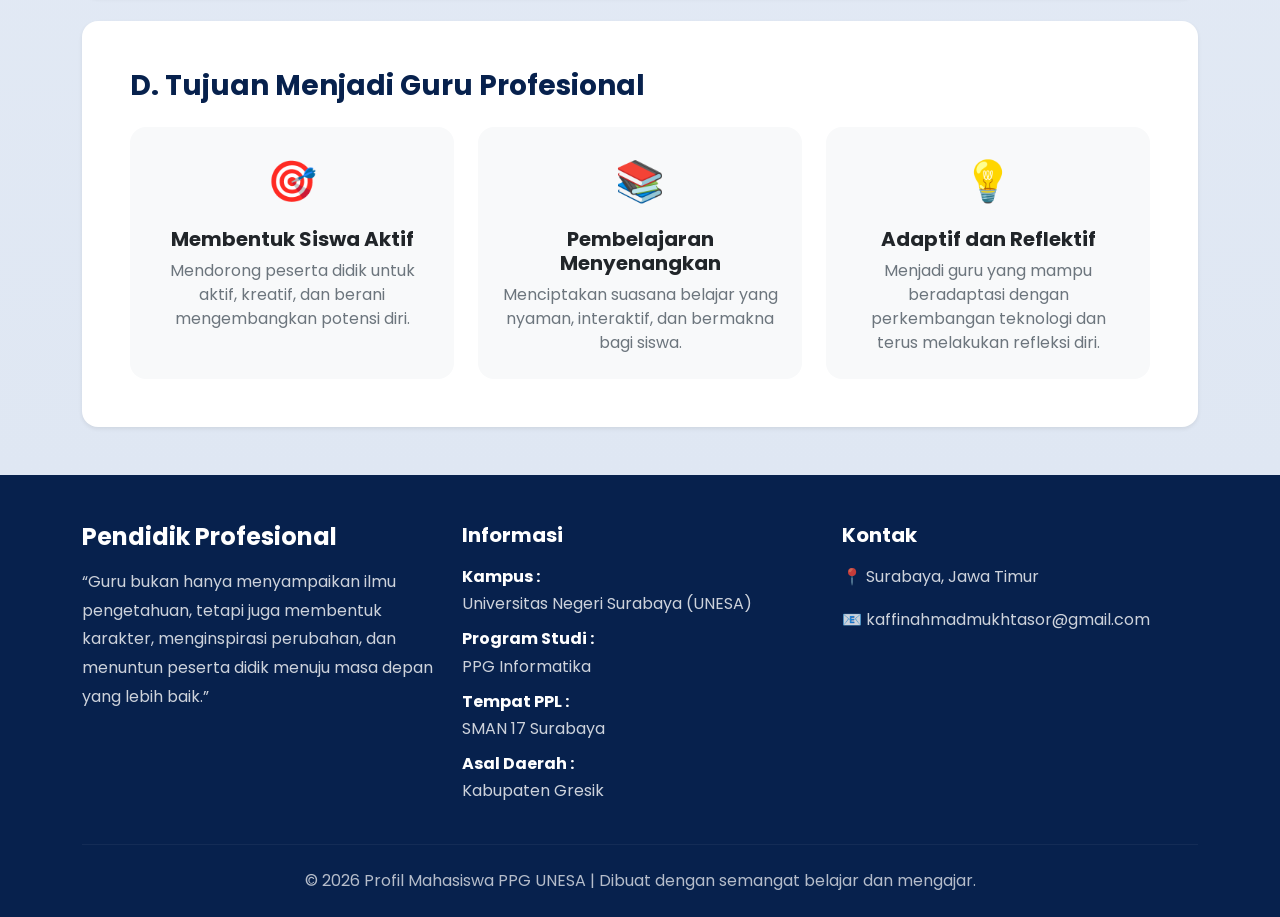
==== commit 8fbc061e: "Update index.html" ====
--- a/index.html
+++ b/index.html
@@ -358,7 +358,7 @@
         <p class="text-secondary mb-0" style="line-height:1.9; text-align:justify; text-indent: 40px; ">
             Salah satu sosok guru yang paling menginspirasi saya adalah Ibu Eny Budiandaruwati, S.Pd., guru Fisika saya saat SMP. Beliau memiliki cara mengajar yang tegas, sabar, dan mampu menciptakan suasana belajar yang nyaman bagi siswa. Meskipun Fisika sering dianggap sebagai mata pelajaran yang sulit, beliau dapat menyampaikan materi dengan cara yang sederhana, menarik, dan mudah dipahami.
         </p>
-        <p class="text-secondary mb-0" style="line-height:1.9; text-align:justify; text-indent: 40px; "></p>
+        <p class="text-secondary mb-0" style="line-height:1.9; text-align:justify; text-indent: 40px; ">
         Hal yang paling berkesan dan saya ingat dari beliau adalah kemampuannya menjelaskan konsep dan rumus-rumus Fisika melalui berbagai cara yang kreatif sehingga lebih mudah dihafal dan dipahami oleh siswa. Penyampaian materi yang interaktif dan penuh semangat membuat siswa antusias mengikuti pembelajaran dari awal hingga akhir.
     </p>
         <p class="text-secondary mt-3 mb-0" style="line-height:1.9; text-align:justify; text-indent: 40px; ">
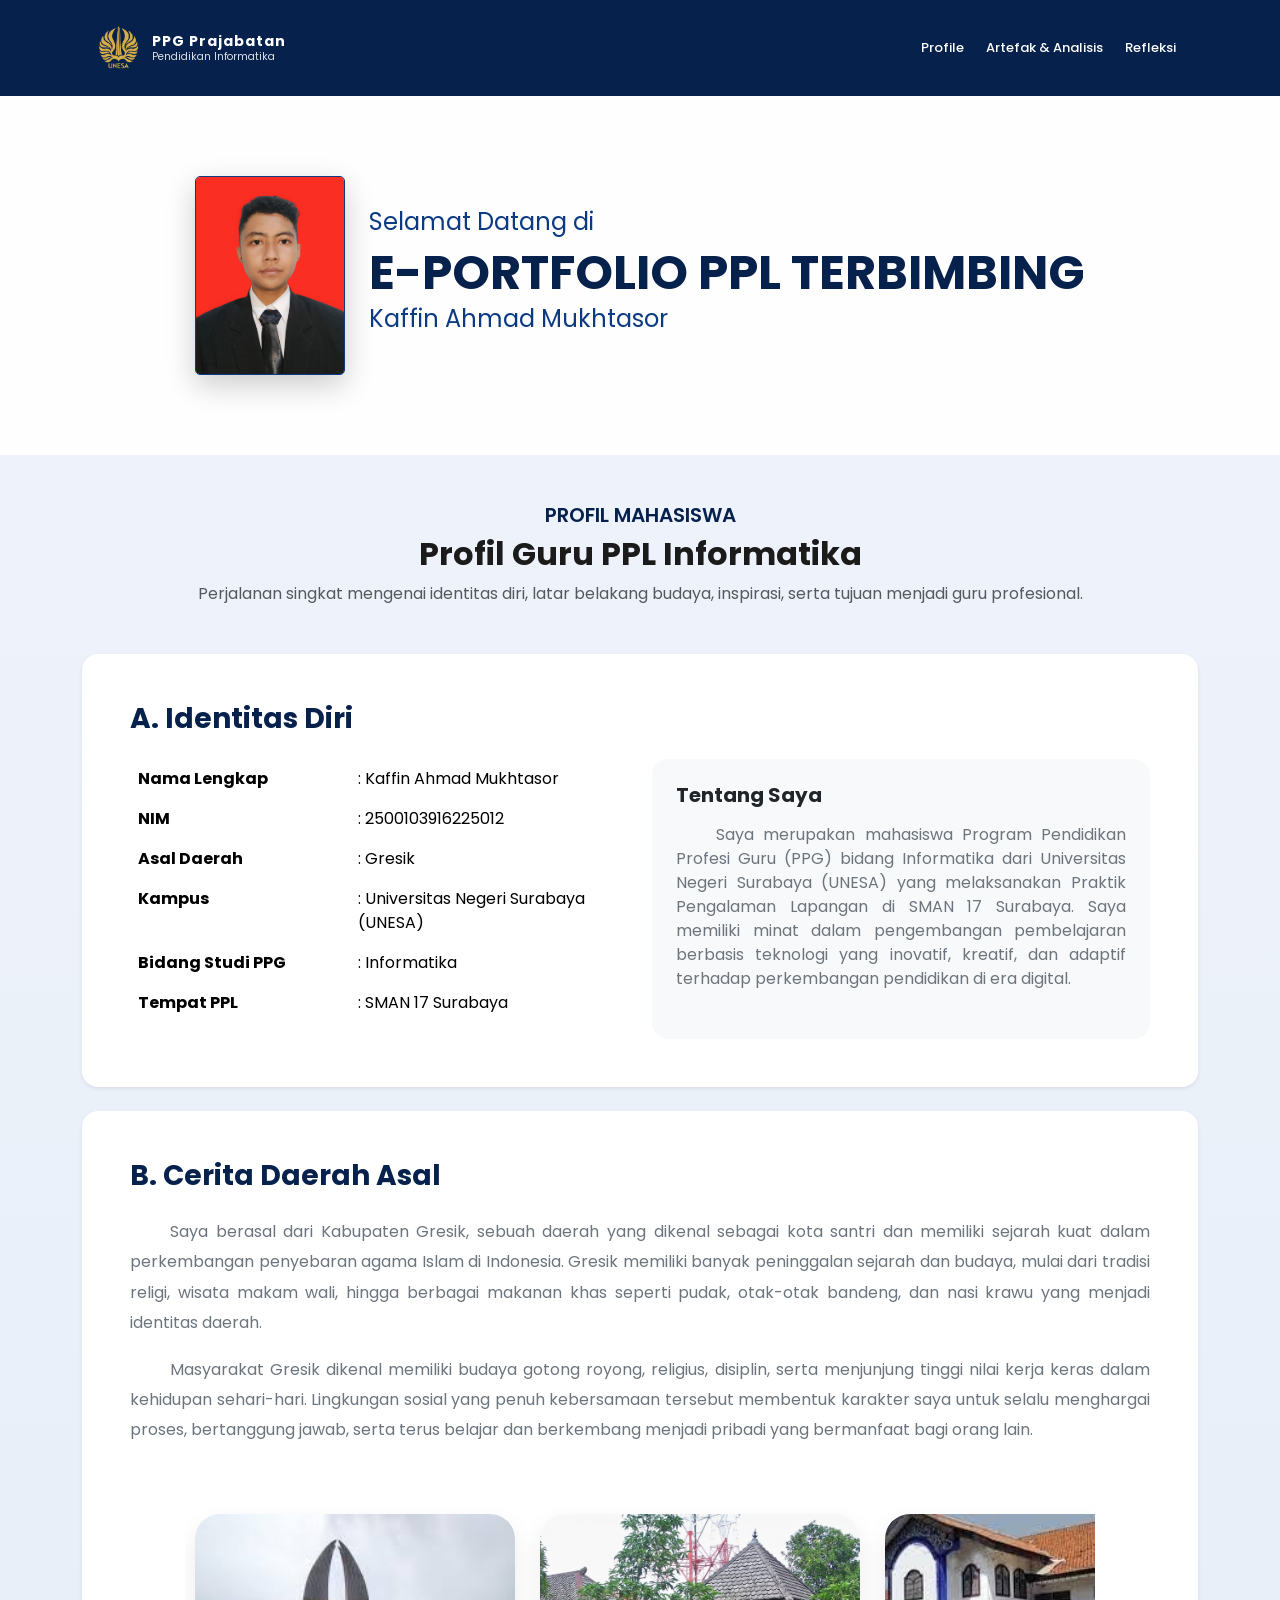
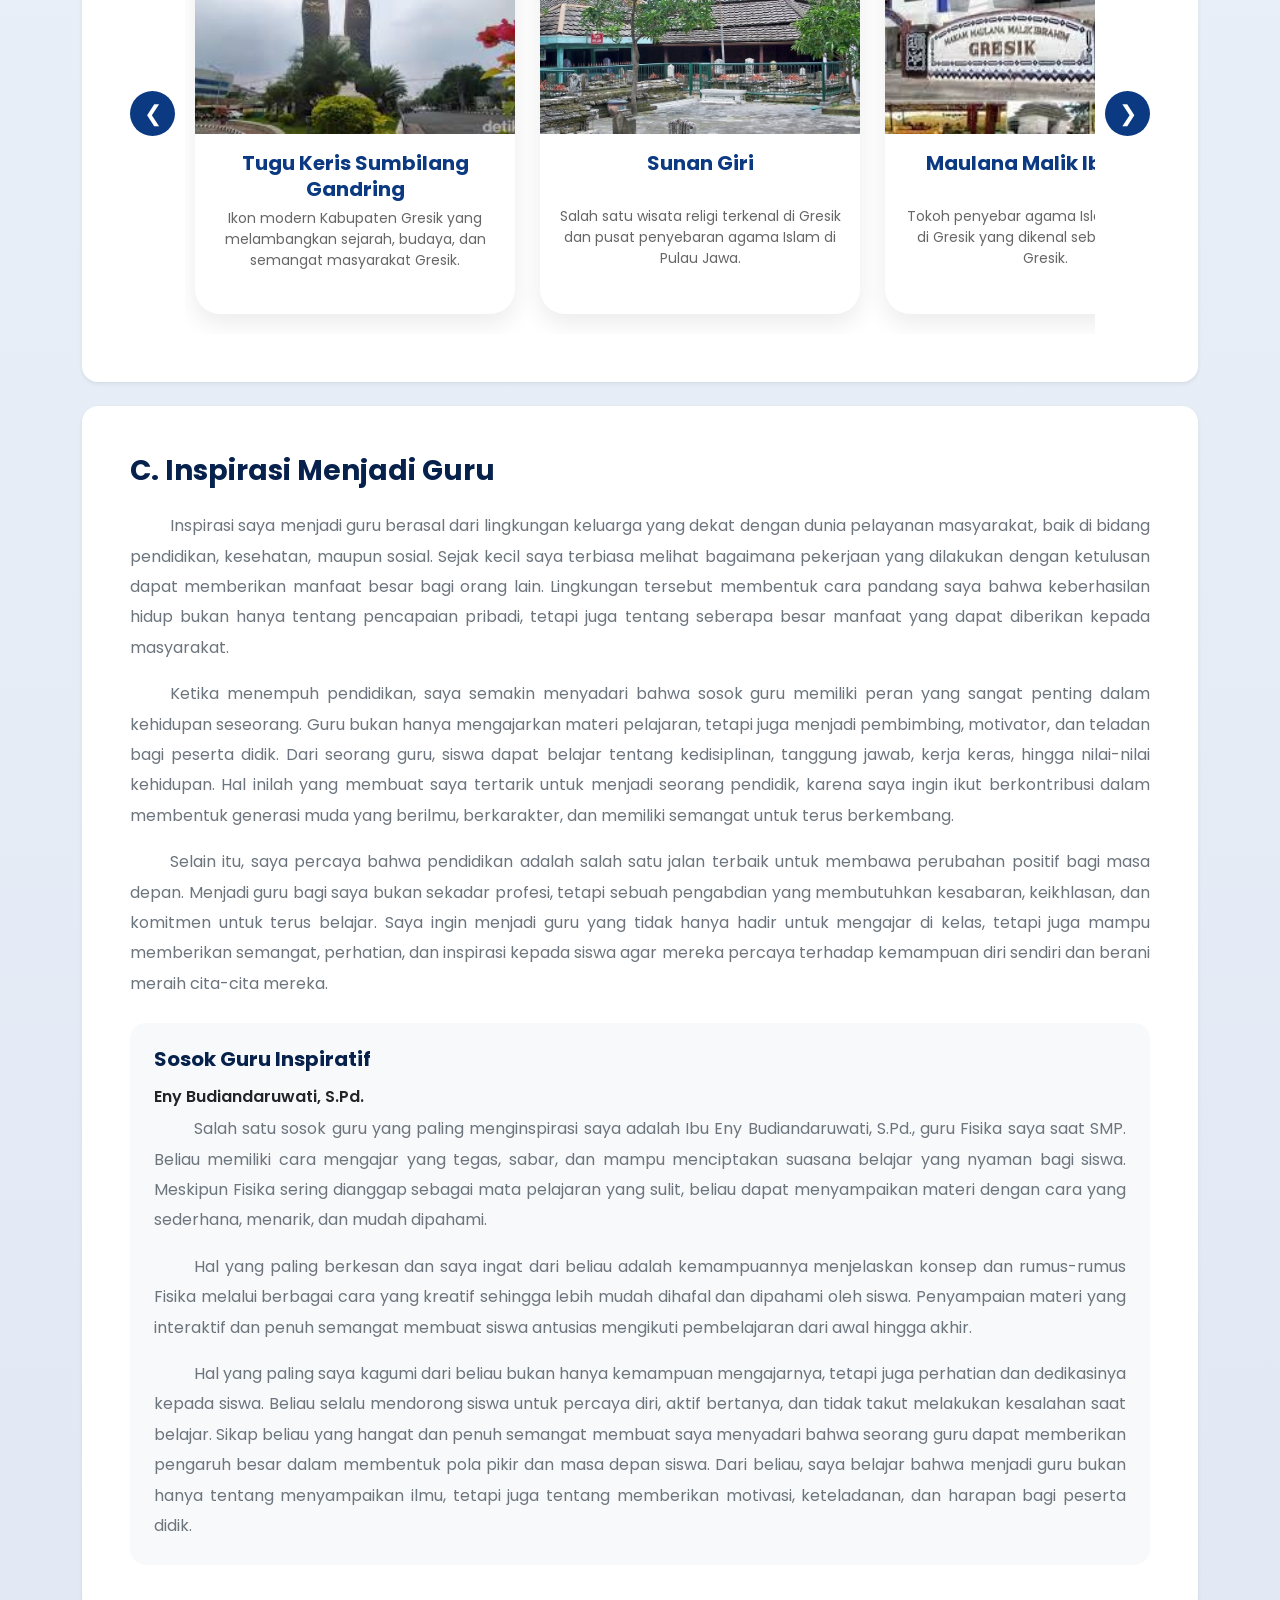
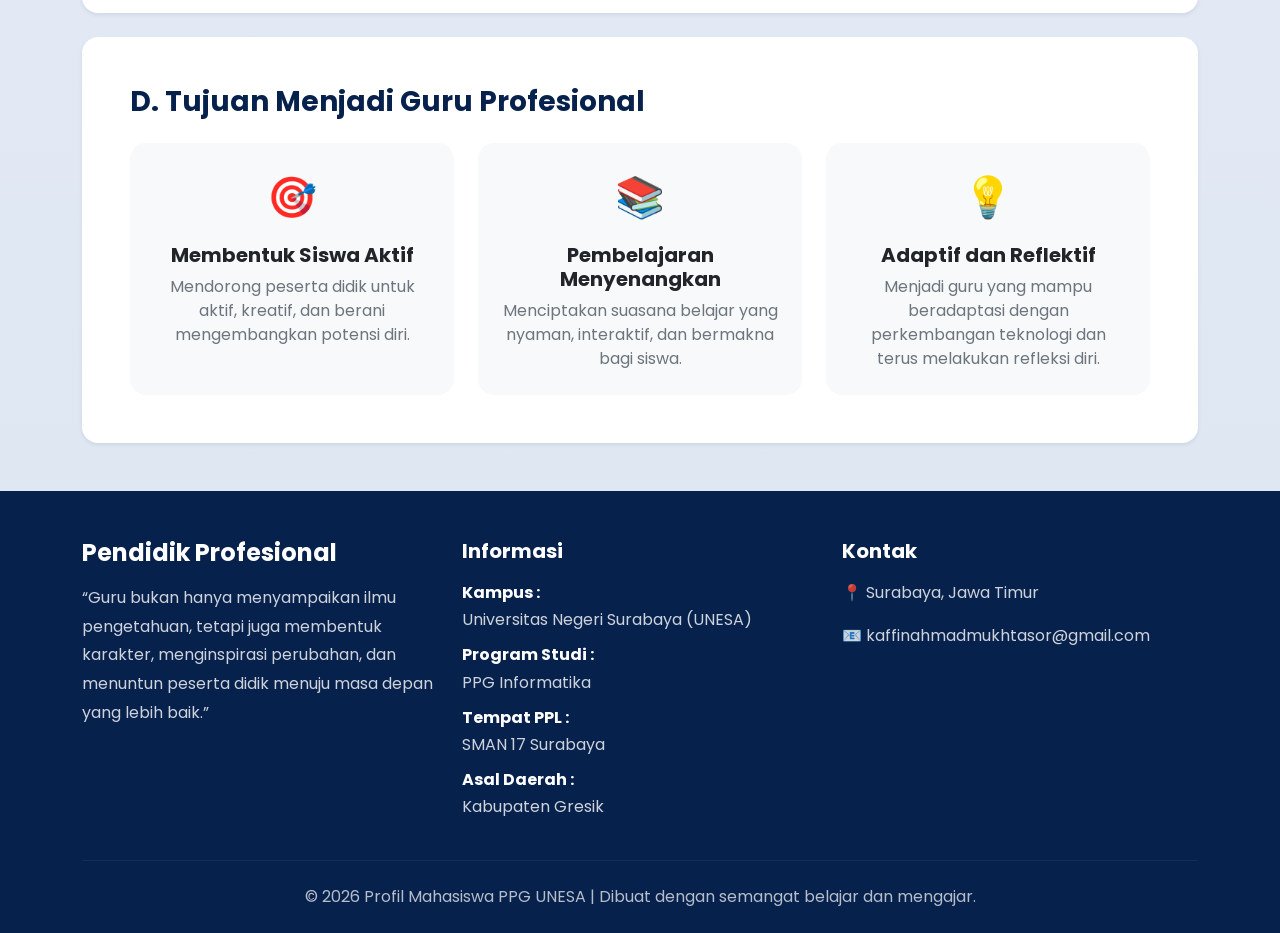
==== commit 4c213a0a: "y" ====
--- a/index.html
+++ b/index.html
@@ -358,7 +358,7 @@
         <p class="text-secondary mb-0" style="line-height:1.9; text-align:justify; text-indent: 40px; ">
             Salah satu sosok guru yang paling menginspirasi saya adalah Ibu Eny Budiandaruwati, S.Pd., guru Fisika saya saat SMP. Beliau memiliki cara mengajar yang tegas, sabar, dan mampu menciptakan suasana belajar yang nyaman bagi siswa. Meskipun Fisika sering dianggap sebagai mata pelajaran yang sulit, beliau dapat menyampaikan materi dengan cara yang sederhana, menarik, dan mudah dipahami.
         </p>
-        <p class="text-secondary mb-0" style="line-height:1.9; text-align:justify; text-indent: 40px; ">
+        <p class="text-secondary mt-3 " style="line-height:1.9; text-align:justify; text-indent: 40px; ">
         Hal yang paling berkesan dan saya ingat dari beliau adalah kemampuannya menjelaskan konsep dan rumus-rumus Fisika melalui berbagai cara yang kreatif sehingga lebih mudah dihafal dan dipahami oleh siswa. Penyampaian materi yang interaktif dan penuh semangat membuat siswa antusias mengikuti pembelajaran dari awal hingga akhir.
     </p>
         <p class="text-secondary mt-3 mb-0" style="line-height:1.9; text-align:justify; text-indent: 40px; ">
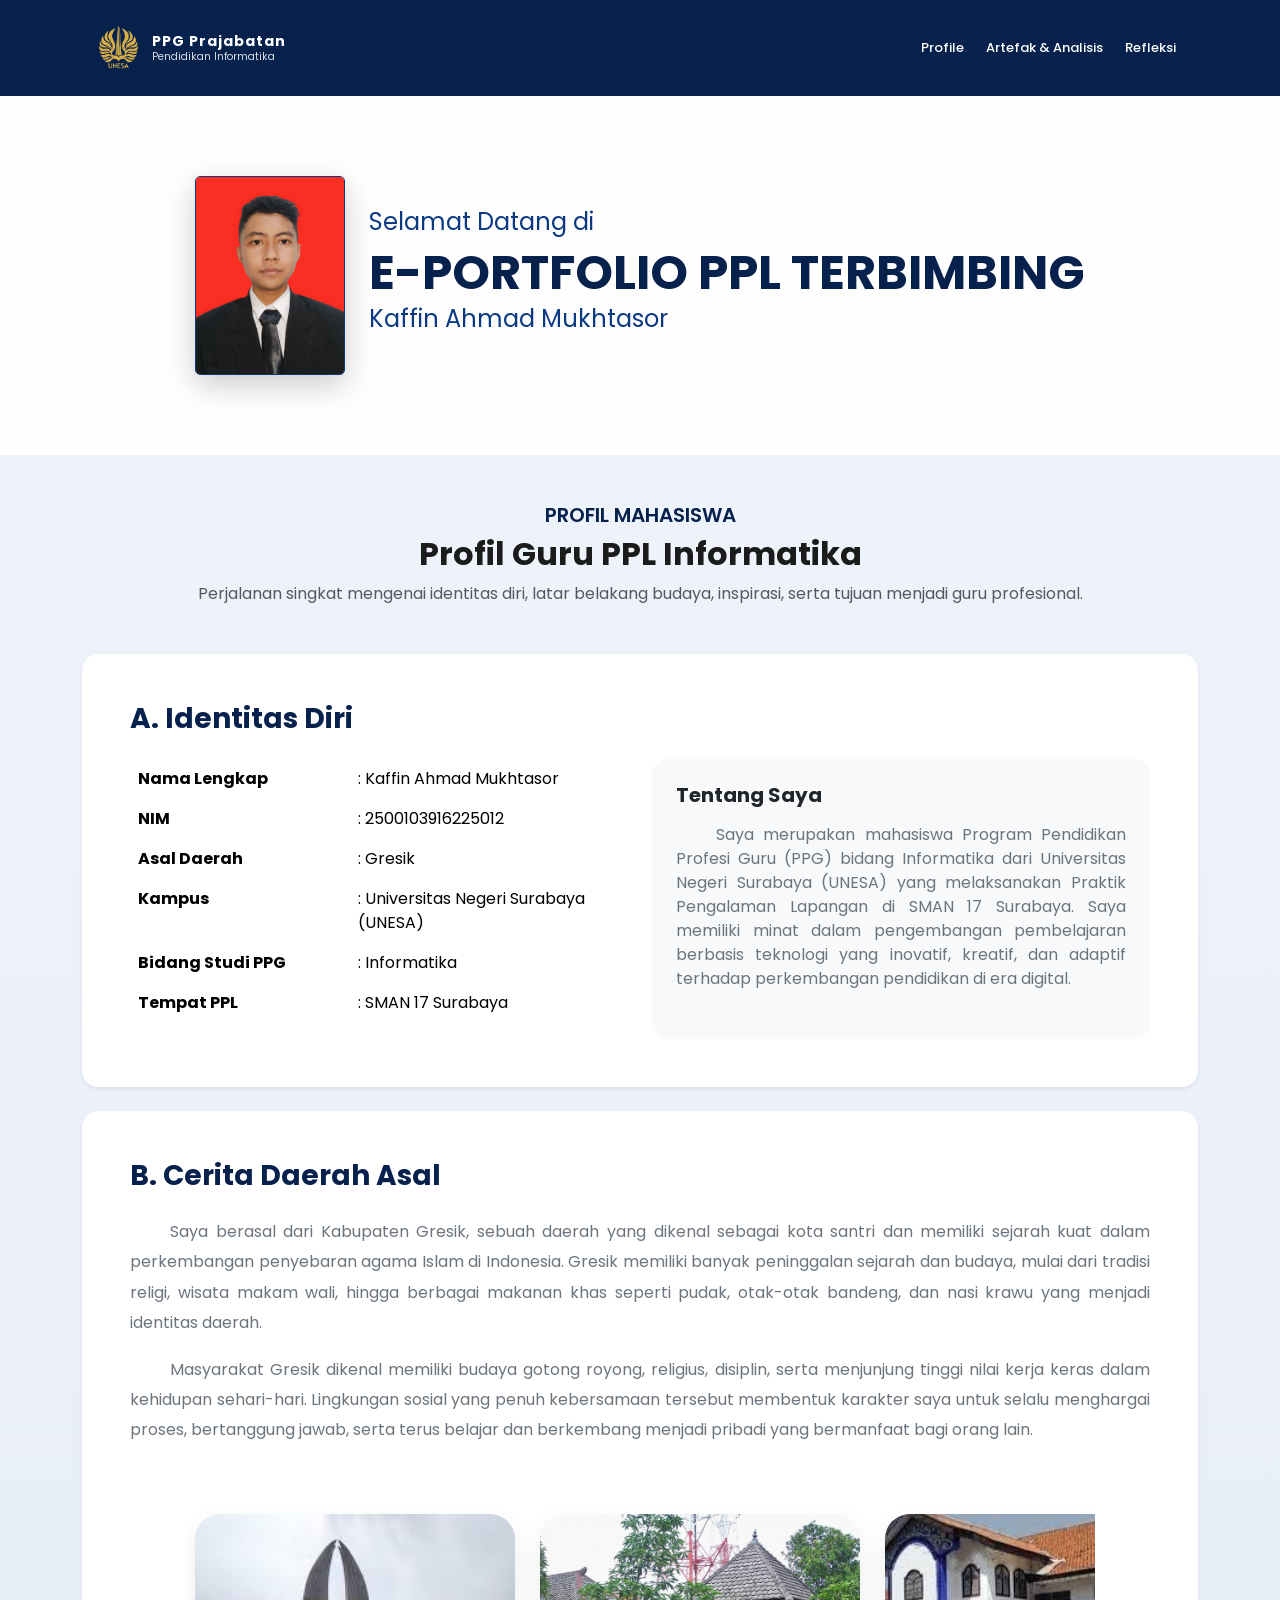
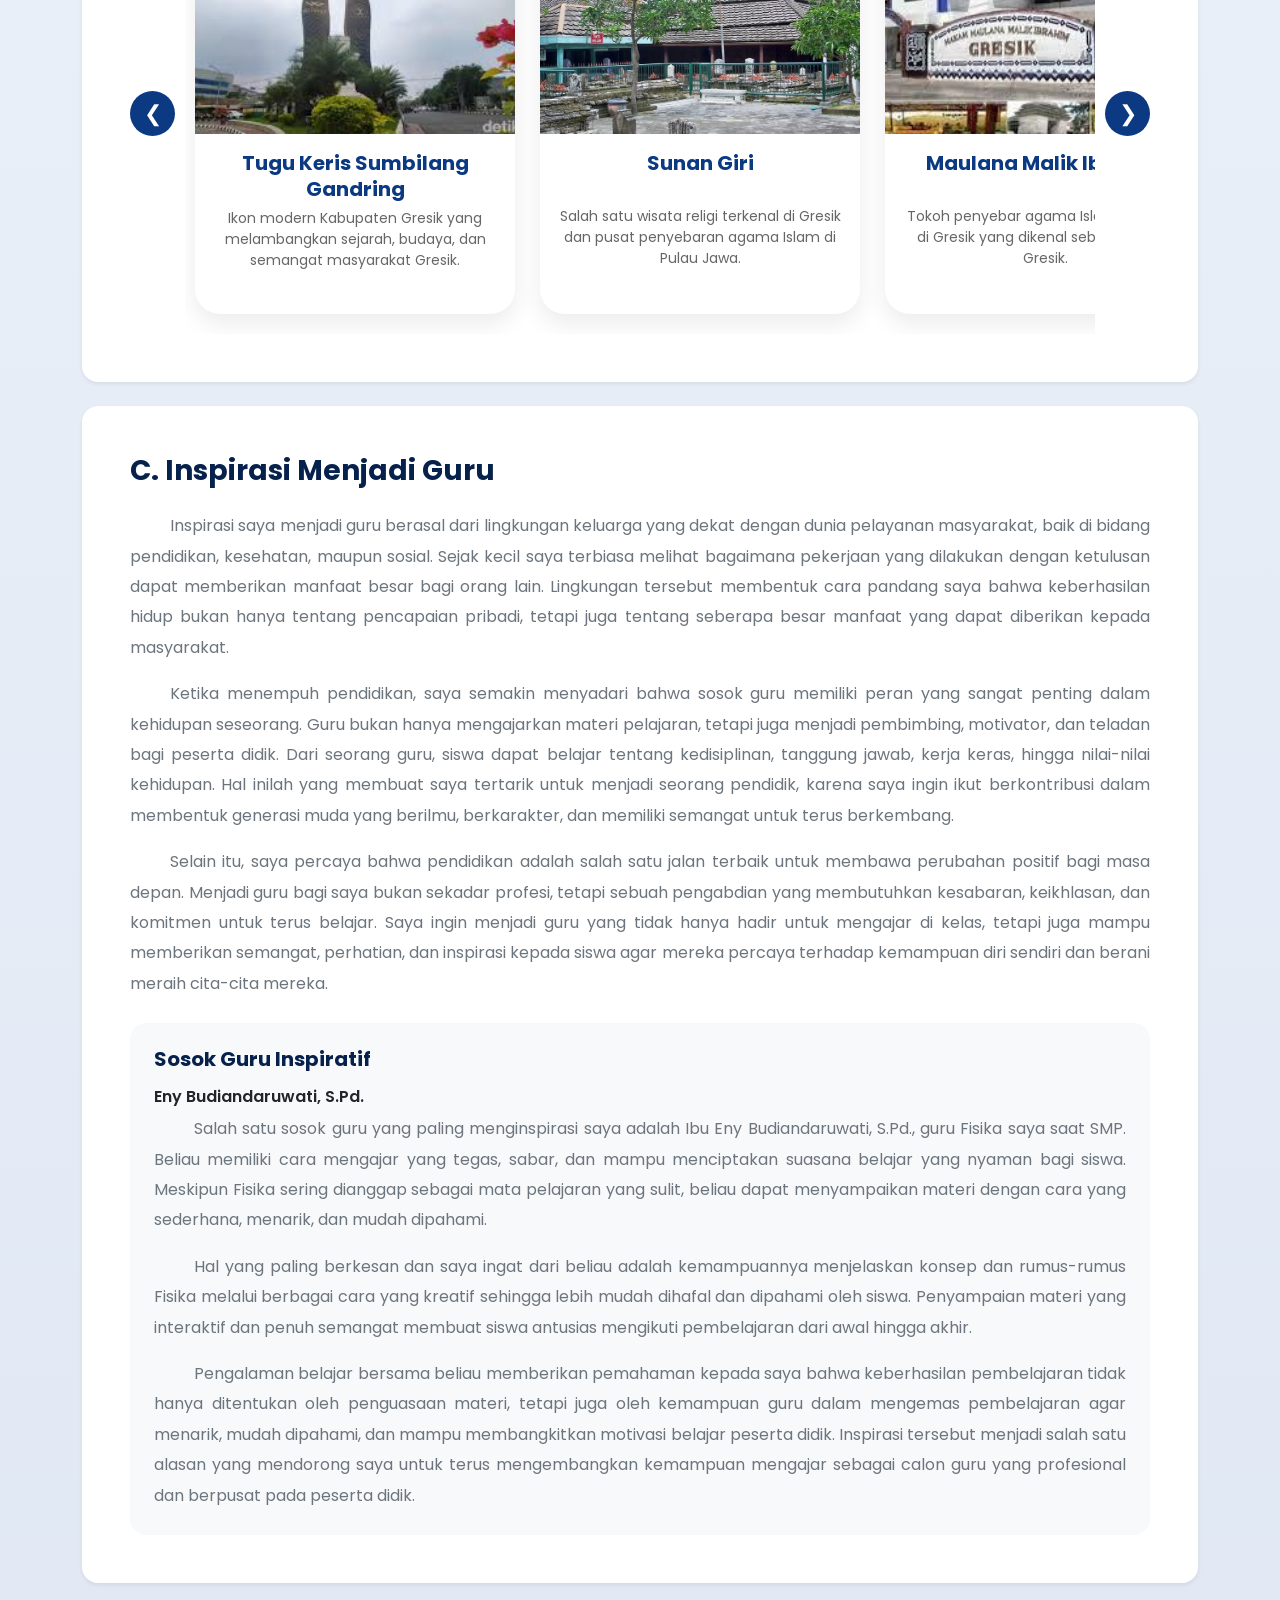
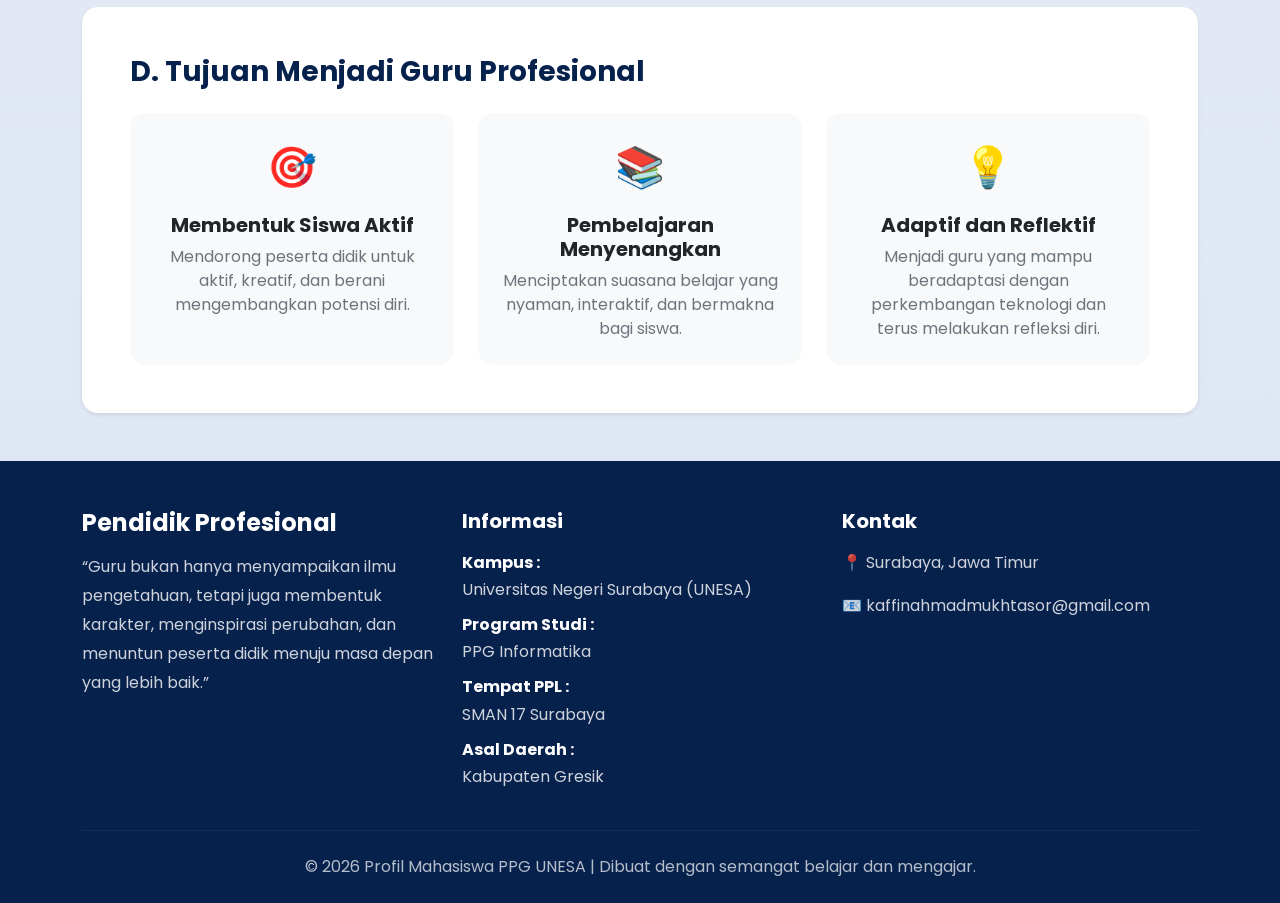
==== commit 362c8a58: "yes" ====
--- a/index.html
+++ b/index.html
@@ -362,14 +362,7 @@
         Hal yang paling berkesan dan saya ingat dari beliau adalah kemampuannya menjelaskan konsep dan rumus-rumus Fisika melalui berbagai cara yang kreatif sehingga lebih mudah dihafal dan dipahami oleh siswa. Penyampaian materi yang interaktif dan penuh semangat membuat siswa antusias mengikuti pembelajaran dari awal hingga akhir.
     </p>
         <p class="text-secondary mt-3 mb-0" style="line-height:1.9; text-align:justify; text-indent: 40px; ">
-            Hal yang paling saya kagumi dari beliau bukan hanya kemampuan
-            mengajarnya, tetapi juga perhatian dan dedikasinya kepada siswa.
-            Beliau selalu mendorong siswa untuk percaya diri, aktif bertanya,
-            dan tidak takut melakukan kesalahan saat belajar. Sikap beliau yang
-            hangat dan penuh semangat membuat saya menyadari bahwa seorang guru
-            dapat memberikan pengaruh besar dalam membentuk pola pikir dan masa depan siswa.
-            Dari beliau, saya belajar bahwa menjadi guru bukan hanya tentang menyampaikan ilmu,
-            tetapi juga tentang memberikan motivasi, keteladanan, dan harapan bagi peserta didik.
+            Pengalaman belajar bersama beliau memberikan pemahaman kepada saya bahwa keberhasilan pembelajaran tidak hanya ditentukan oleh penguasaan materi, tetapi juga oleh kemampuan guru dalam mengemas pembelajaran agar menarik, mudah dipahami, dan mampu membangkitkan motivasi belajar peserta didik. Inspirasi tersebut menjadi salah satu alasan yang mendorong saya untuk terus mengembangkan kemampuan mengajar sebagai calon guru yang profesional dan berpusat pada peserta didik.
         </p>
 
     </div>
